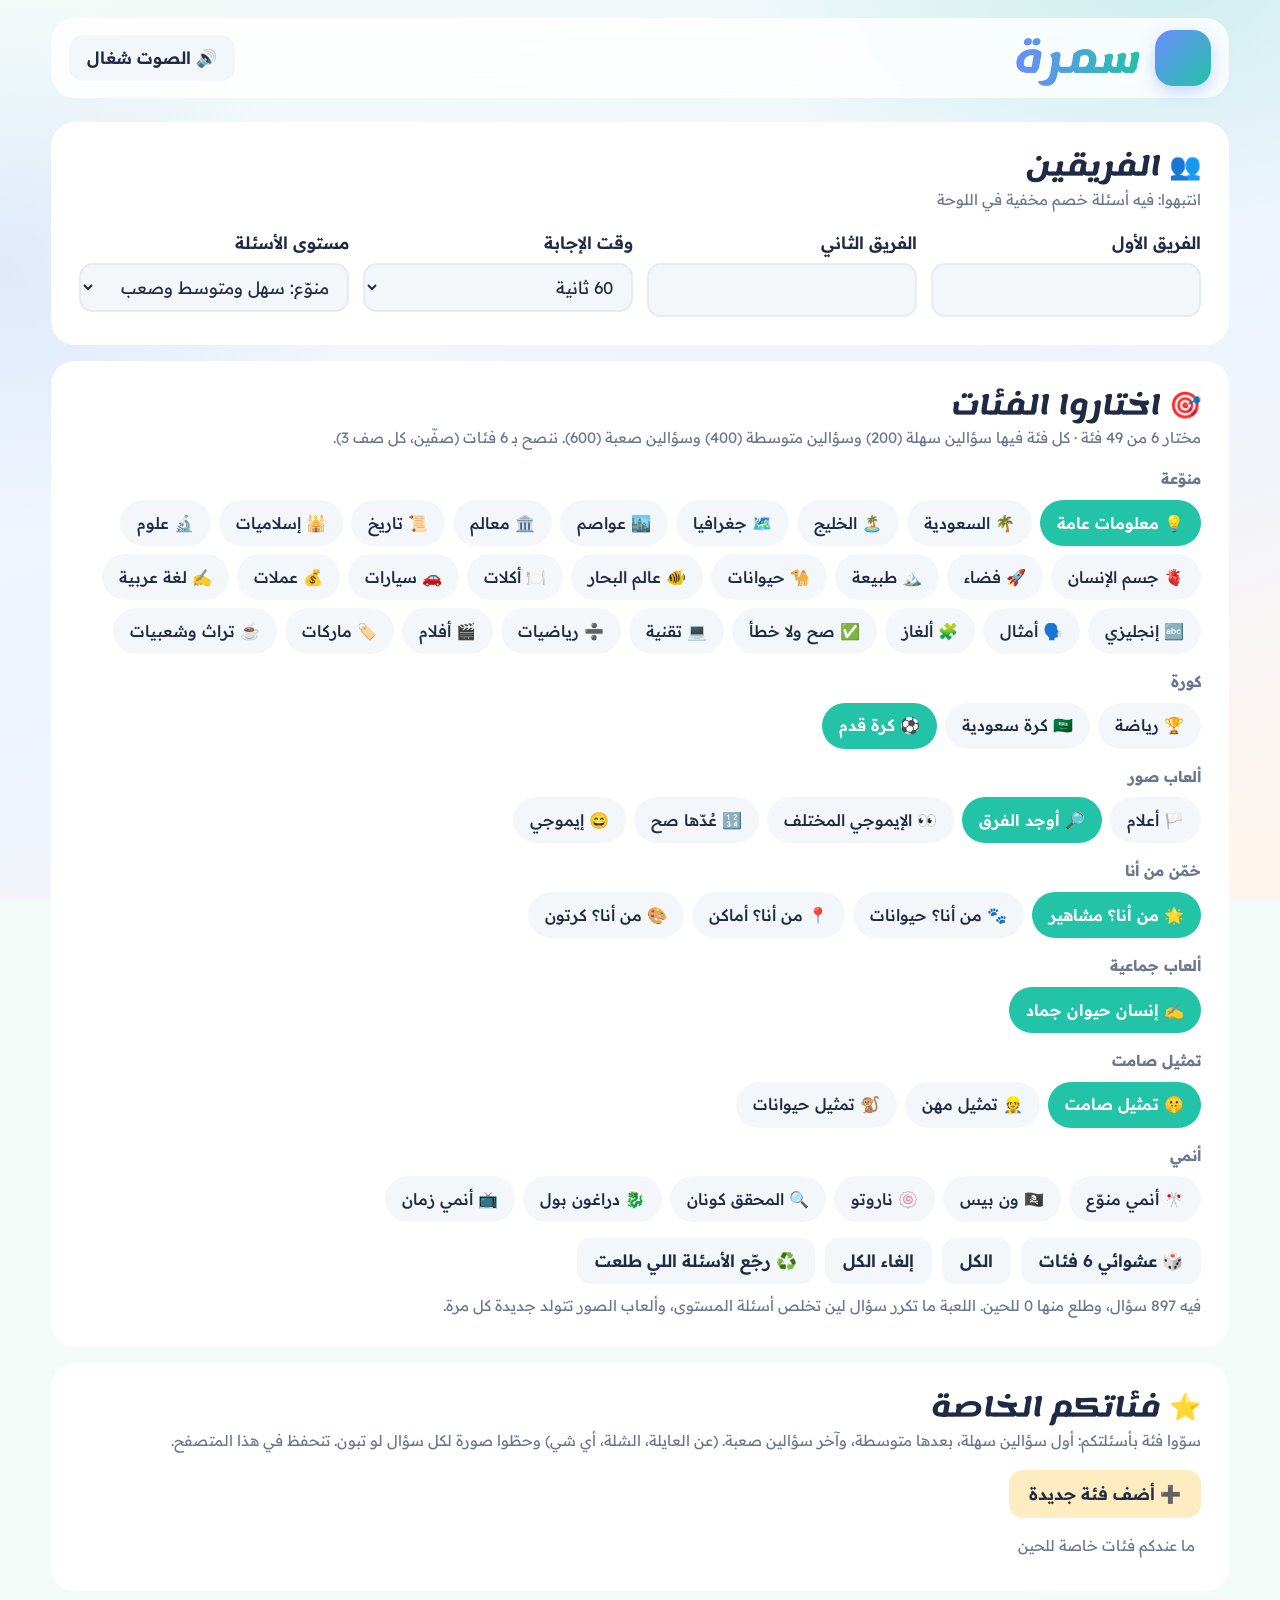
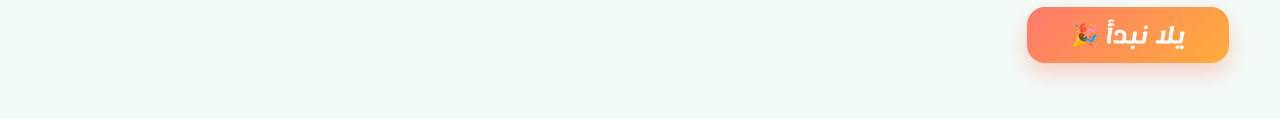
==== indexs.html @ bcd79b36 "Add files via upload" ====
<!DOCTYPE html>
<html lang="ar" dir="rtl">
<head>
<meta charset="utf-8">
<meta name="viewport" content="width=device-width, initial-scale=1">
<title>سمرة</title>
<link rel="preconnect" href="https://fonts.googleapis.com">
<link href="https://fonts.googleapis.com/css2?family=Lemonada:wght@500;600;700&family=Readex+Pro:wght@400;500;600;700&display=swap" rel="stylesheet">
<link rel="stylesheet" href="style.css">
<script src="questions.js"></script>
</head>
<body>
<header>
  <div class="top">
    <div class="logo"><span class="moon" aria-hidden="true"></span><div><h1>سمرة</h1><small></small></div></div>
    <div class="row"><button class="ghost" id="mute">🔊 الصوت شغال</button><button class="ghost hide" id="newBtn">لعبة جديدة</button></div>
  </div>
  
</header>

<main>
  <section id="setup">
    <div class="panel">
      <h2>👥 الفريقين</h2>
      <p class="hint">انتبهوا: فيه أسئلة خصم مخفية في اللوحة </p>
      <div class="grid3">
        <div><label for="tA">الفريق الأول</label><input type="text" id="tA" value="" maxlength="24"></div>
        <div><label for="tB">الفريق الثاني</label><input type="text" id="tB" value="" maxlength="24"></div>
        <div><label for="tm">وقت الإجابة</label>
          <select id="tm"><option value="30">30 ثانية</option><option value="45">45 ثانية</option><option value="60" selected>60 ثانية</option><option value="90">90 ثانية</option></select></div>
        <div><label for="lv">مستوى الأسئلة</label>
          <select id="lv"><option value="mix" selected>منوّع: سهل ومتوسط وصعب</option><option value="hard">للمحترفين: أغلبه صعب جداً</option><option value="easy">للصغار: أسئلة أسهل</option></select></div>
      </div>
    </div>
    <div class="panel">
      <h2>🎯 اختاروا الفئات</h2>
      <p class="hint" id="catHint"></p>
      <div id="chips"></div>
      <div class="row" style="margin-top:16px"><button class="soft" id="rnd">🎲 عشوائي 6 فئات</button><button class="soft" id="all">الكل</button><button class="soft" id="none">إلغاء الكل</button><button class="soft" id="resetSeen">♻️ رجّع الأسئلة اللي طلعت</button></div>
      <p class="note" id="seenNote" style="margin:10px 0 0"></p>
    </div>
    <div class="panel">
      <h2>⭐ فئاتكم الخاصة</h2>
      <p class="hint">سوّوا فئة بأسئلتكم: أول سؤالين سهلة، بعدها متوسطة، وآخر سؤالين صعبة.  (عن العايلة، الشلة، أي شي) وحطّوا صورة لكل سؤال لو تبون. تنحفظ في هذا المتصفح.</p>
      <details id="cfWrap"><summary>➕ أضف فئة جديدة</summary>
        <form class="cf" id="cf">
          <div class="grid3">
            <div><label for="cfn">اسم الفئة</label><input type="text" id="cfn" maxlength="24" placeholder="مثلاً: أسئلة العايلة"></div>
            <div><label for="cfe">إيموجي الفئة (اختياري)</label><input type="text" id="cfe" maxlength="4" placeholder="⭐"></div>
          </div>
          <div id="cfRows"></div>
          <div class="row"><button class="go" style="font-size:19px;padding:10px 28px" type="submit">احفظ الفئة</button><span class="note" id="cfErr"></span></div>
        </form>
      </details>
      <div class="mylist" id="mylist"></div>
    </div>
    <div class="row"><button class="go" id="start">يلا نبدأ 🎉</button><span class="note" id="err"></span></div>
  </section>

  <section id="game" class="hide">
    <div class="bar" id="bar"></div>
    <div class="board" id="board"></div>
    <div class="tools"><span id="left"></span><button class="soft" id="finish">🏁 إنهاء اللعبة وإعلان الفائز</button></div>
  </section>

  <section id="end" class="hide end"></section>
</main>

<div class="ov hide" id="ov" role="dialog" aria-modal="true" aria-labelledby="qt"><div class="qbox" id="qbox"></div></div>

<script>/*! QR Code Generator for JavaScript — Copyright (c) 2009 Kazuhiko Arase — MIT license */
var qrcode=function(){var t=function(t,r){var e=t,n=g[r],o=null,i=0,a=null,u=[],f={},c=function(t,r){o=function(t){for(var r=new Array(t),e=0;e<t;e+=1){r[e]=new Array(t);for(var n=0;n<t;n+=1)r[e][n]=null}return r}(i=4*e+17),l(0,0),l(i-7,0),l(0,i-7),s(),h(),d(t,r),e>=7&&v(t),null==a&&(a=p(e,n,u)),w(a,r)},l=function(t,r){for(var e=-1;e<=7;e+=1)if(!(t+e<=-1||i<=t+e))for(var n=-1;n<=7;n+=1)r+n<=-1||i<=r+n||(o[t+e][r+n]=0<=e&&e<=6&&(0==n||6==n)||0<=n&&n<=6&&(0==e||6==e)||2<=e&&e<=4&&2<=n&&n<=4)},h=function(){for(var t=8;t<i-8;t+=1)null==o[t][6]&&(o[t][6]=t%2==0);for(var r=8;r<i-8;r+=1)null==o[6][r]&&(o[6][r]=r%2==0)},s=function(){for(var t=B.getPatternPosition(e),r=0;r<t.length;r+=1)for(var n=0;n<t.length;n+=1){var i=t[r],a=t[n];if(null==o[i][a])for(var u=-2;u<=2;u+=1)for(var f=-2;f<=2;f+=1)o[i+u][a+f]=-2==u||2==u||-2==f||2==f||0==u&&0==f}},v=function(t){for(var r=B.getBCHTypeNumber(e),n=0;n<18;n+=1){var a=!t&&1==(r>>n&1);o[Math.floor(n/3)][n%3+i-8-3]=a}for(n=0;n<18;n+=1){a=!t&&1==(r>>n&1);o[n%3+i-8-3][Math.floor(n/3)]=a}},d=function(t,r){for(var e=n<<3|r,a=B.getBCHTypeInfo(e),u=0;u<15;u+=1){var f=!t&&1==(a>>u&1);u<6?o[u][8]=f:u<8?o[u+1][8]=f:o[i-15+u][8]=f}for(u=0;u<15;u+=1){f=!t&&1==(a>>u&1);u<8?o[8][i-u-1]=f:u<9?o[8][15-u-1+1]=f:o[8][15-u-1]=f}o[i-8][8]=!t},w=function(t,r){for(var e=-1,n=i-1,a=7,u=0,f=B.getMaskFunction(r),c=i-1;c>0;c-=2)for(6==c&&(c-=1);;){for(var g=0;g<2;g+=1)if(null==o[n][c-g]){var l=!1;u<t.length&&(l=1==(t[u]>>>a&1)),f(n,c-g)&&(l=!l),o[n][c-g]=l,-1==(a-=1)&&(u+=1,a=7)}if((n+=e)<0||i<=n){n-=e,e=-e;break}}},p=function(t,r,e){for(var n=A.getRSBlocks(t,r),o=b(),i=0;i<e.length;i+=1){var a=e[i];o.put(a.getMode(),4),o.put(a.getLength(),B.getLengthInBits(a.getMode(),t)),a.write(o)}var u=0;for(i=0;i<n.length;i+=1)u+=n[i].dataCount;if(o.getLengthInBits()>8*u)throw"code length overflow. ("+o.getLengthInBits()+">"+8*u+")";for(o.getLengthInBits()+4<=8*u&&o.put(0,4);o.getLengthInBits()%8!=0;)o.putBit(!1);for(;!(o.getLengthInBits()>=8*u||(o.put(236,8),o.getLengthInBits()>=8*u));)o.put(17,8);return function(t,r){for(var e=0,n=0,o=0,i=new Array(r.length),a=new Array(r.length),u=0;u<r.length;u+=1){var f=r[u].dataCount,c=r[u].totalCount-f;n=Math.max(n,f),o=Math.max(o,c),i[u]=new Array(f);for(var g=0;g<i[u].length;g+=1)i[u][g]=255&t.getBuffer()[g+e];e+=f;var l=B.getErrorCorrectPolynomial(c),h=k(i[u],l.getLength()-1).mod(l);for(a[u]=new Array(l.getLength()-1),g=0;g<a[u].length;g+=1){var s=g+h.getLength()-a[u].length;a[u][g]=s>=0?h.getAt(s):0}}var v=0;for(g=0;g<r.length;g+=1)v+=r[g].totalCount;var d=new Array(v),w=0;for(g=0;g<n;g+=1)for(u=0;u<r.length;u+=1)g<i[u].length&&(d[w]=i[u][g],w+=1);for(g=0;g<o;g+=1)for(u=0;u<r.length;u+=1)g<a[u].length&&(d[w]=a[u][g],w+=1);return d}(o,n)};f.addData=function(t,r){var e=null;switch(r=r||"Byte"){case"Numeric":e=M(t);break;case"Alphanumeric":e=x(t);break;case"Byte":e=m(t);break;case"Kanji":e=L(t);break;default:throw"mode:"+r}u.push(e),a=null},f.isDark=function(t,r){if(t<0||i<=t||r<0||i<=r)throw t+","+r;return o[t][r]},f.getModuleCount=function(){return i},f.make=function(){if(e<1){for(var t=1;t<40;t++){for(var r=A.getRSBlocks(t,n),o=b(),i=0;i<u.length;i++){var a=u[i];o.put(a.getMode(),4),o.put(a.getLength(),B.getLengthInBits(a.getMode(),t)),a.write(o)}var g=0;for(i=0;i<r.length;i++)g+=r[i].dataCount;if(o.getLengthInBits()<=8*g)break}e=t}c(!1,function(){for(var t=0,r=0,e=0;e<8;e+=1){c(!0,e);var n=B.getLostPoint(f);(0==e||t>n)&&(t=n,r=e)}return r}())},f.createTableTag=function(t,r){t=t||2;var e="";e+='<table style="',e+=" border-width: 0px; border-style: none;",e+=" border-collapse: collapse;",e+=" padding: 0px; margin: "+(r=void 0===r?4*t:r)+"px;",e+='">',e+="<tbody>";for(var n=0;n<f.getModuleCount();n+=1){e+="<tr>";for(var o=0;o<f.getModuleCount();o+=1)e+='<td style="',e+=" border-width: 0px; border-style: none;",e+=" border-collapse: collapse;",e+=" padding: 0px; margin: 0px;",e+=" width: "+t+"px;",e+=" height: "+t+"px;",e+=" background-color: ",e+=f.isDark(n,o)?"#000000":"#ffffff",e+=";",e+='"/>';e+="</tr>"}return e+="</tbody>",e+="</table>"},f.createSvgTag=function(t,r,e,n){var o={};"object"==typeof arguments[0]&&(t=(o=arguments[0]).cellSize,r=o.margin,e=o.alt,n=o.title),t=t||2,r=void 0===r?4*t:r,(e="string"==typeof e?{text:e}:e||{}).text=e.text||null,e.id=e.text?e.id||"qrcode-description":null,(n="string"==typeof n?{text:n}:n||{}).text=n.text||null,n.id=n.text?n.id||"qrcode-title":null;var i,a,u,c,g=f.getModuleCount()*t+2*r,l="";for(c="l"+t+",0 0,"+t+" -"+t+",0 0,-"+t+"z ",l+='<svg version="1.1" xmlns="http://www.w3.org/2000/svg"',l+=o.scalable?"":' width="'+g+'px" height="'+g+'px"',l+=' viewBox="0 0 '+g+" "+g+'" ',l+=' preserveAspectRatio="xMinYMin meet"',l+=n.text||e.text?' role="img" aria-labelledby="'+y([n.id,e.id].join(" ").trim())+'"':"",l+=">",l+=n.text?'<title id="'+y(n.id)+'">'+y(n.text)+"</title>":"",l+=e.text?'<description id="'+y(e.id)+'">'+y(e.text)+"</description>":"",l+='<rect width="100%" height="100%" fill="white" cx="0" cy="0"/>',l+='<path d="',a=0;a<f.getModuleCount();a+=1)for(u=a*t+r,i=0;i<f.getModuleCount();i+=1)f.isDark(a,i)&&(l+="M"+(i*t+r)+","+u+c);return l+='" stroke="transparent" fill="black"/>',l+="</svg>"},f.createDataURL=function(t,r){t=t||2,r=void 0===r?4*t:r;var e=f.getModuleCount()*t+2*r,n=r,o=e-r;return I(e,e,function(r,e){if(n<=r&&r<o&&n<=e&&e<o){var i=Math.floor((r-n)/t),a=Math.floor((e-n)/t);return f.isDark(a,i)?0:1}return 1})},f.createImgTag=function(t,r,e){t=t||2,r=void 0===r?4*t:r;var n=f.getModuleCount()*t+2*r,o="";return o+="<img",o+=' src="',o+=f.createDataURL(t,r),o+='"',o+=' width="',o+=n,o+='"',o+=' height="',o+=n,o+='"',e&&(o+=' alt="',o+=y(e),o+='"'),o+="/>"};var y=function(t){for(var r="",e=0;e<t.length;e+=1){var n=t.charAt(e);switch(n){case"<":r+="&lt;";break;case">":r+="&gt;";break;case"&":r+="&amp;";break;case'"':r+="&quot;";break;default:r+=n}}return r};return f.createASCII=function(t,r){if((t=t||1)<2)return function(t){t=void 0===t?2:t;var r,e,n,o,i,a=1*f.getModuleCount()+2*t,u=t,c=a-t,g={"██":"█","█ ":"▀"," █":"▄","  ":" "},l={"██":"▀","█ ":"▀"," █":" ","  ":" "},h="";for(r=0;r<a;r+=2){for(n=Math.floor((r-u)/1),o=Math.floor((r+1-u)/1),e=0;e<a;e+=1)i="█",u<=e&&e<c&&u<=r&&r<c&&f.isDark(n,Math.floor((e-u)/1))&&(i=" "),u<=e&&e<c&&u<=r+1&&r+1<c&&f.isDark(o,Math.floor((e-u)/1))?i+=" ":i+="█",h+=t<1&&r+1>=c?l[i]:g[i];h+="\n"}return a%2&&t>0?h.substring(0,h.length-a-1)+Array(a+1).join("▀"):h.substring(0,h.length-1)}(r);t-=1,r=void 0===r?2*t:r;var e,n,o,i,a=f.getModuleCount()*t+2*r,u=r,c=a-r,g=Array(t+1).join("██"),l=Array(t+1).join("  "),h="",s="";for(e=0;e<a;e+=1){for(o=Math.floor((e-u)/t),s="",n=0;n<a;n+=1)i=1,u<=n&&n<c&&u<=e&&e<c&&f.isDark(o,Math.floor((n-u)/t))&&(i=0),s+=i?g:l;for(o=0;o<t;o+=1)h+=s+"\n"}return h.substring(0,h.length-1)},f.renderTo2dContext=function(t,r){r=r||2;for(var e=f.getModuleCount(),n=0;n<e;n++)for(var o=0;o<e;o++)t.fillStyle=f.isDark(n,o)?"black":"white",t.fillRect(n*r,o*r,r,r)},f};t.stringToBytes=(t.stringToBytesFuncs={default:function(t){for(var r=[],e=0;e<t.length;e+=1){var n=t.charCodeAt(e);r.push(255&n)}return r}}).default,t.createStringToBytes=function(t,r){var e=function(){for(var e=S(t),n=function(){var t=e.read();if(-1==t)throw"eof";return t},o=0,i={};;){var a=e.read();if(-1==a)break;var u=n(),f=n()<<8|n();i[String.fromCharCode(a<<8|u)]=f,o+=1}if(o!=r)throw o+" != "+r;return i}(),n="?".charCodeAt(0);return function(t){for(var r=[],o=0;o<t.length;o+=1){var i=t.charCodeAt(o);if(i<128)r.push(i);else{var a=e[t.charAt(o)];"number"==typeof a?(255&a)==a?r.push(a):(r.push(a>>>8),r.push(255&a)):r.push(n)}}return r}};var r,e,n,o,i,a=1,u=2,f=4,c=8,g={L:1,M:0,Q:3,H:2},l=0,h=1,s=2,v=3,d=4,w=5,p=6,y=7,B=(r=[[],[6,18],[6,22],[6,26],[6,30],[6,34],[6,22,38],[6,24,42],[6,26,46],[6,28,50],[6,30,54],[6,32,58],[6,34,62],[6,26,46,66],[6,26,48,70],[6,26,50,74],[6,30,54,78],[6,30,56,82],[6,30,58,86],[6,34,62,90],[6,28,50,72,94],[6,26,50,74,98],[6,30,54,78,102],[6,28,54,80,106],[6,32,58,84,110],[6,30,58,86,114],[6,34,62,90,118],[6,26,50,74,98,122],[6,30,54,78,102,126],[6,26,52,78,104,130],[6,30,56,82,108,134],[6,34,60,86,112,138],[6,30,58,86,114,142],[6,34,62,90,118,146],[6,30,54,78,102,126,150],[6,24,50,76,102,128,154],[6,28,54,80,106,132,158],[6,32,58,84,110,136,162],[6,26,54,82,110,138,166],[6,30,58,86,114,142,170]],e=1335,n=7973,i=function(t){for(var r=0;0!=t;)r+=1,t>>>=1;return r},(o={}).getBCHTypeInfo=function(t){for(var r=t<<10;i(r)-i(e)>=0;)r^=e<<i(r)-i(e);return 21522^(t<<10|r)},o.getBCHTypeNumber=function(t){for(var r=t<<12;i(r)-i(n)>=0;)r^=n<<i(r)-i(n);return t<<12|r},o.getPatternPosition=function(t){return r[t-1]},o.getMaskFunction=function(t){switch(t){case l:return function(t,r){return(t+r)%2==0};case h:return function(t,r){return t%2==0};case s:return function(t,r){return r%3==0};case v:return function(t,r){return(t+r)%3==0};case d:return function(t,r){return(Math.floor(t/2)+Math.floor(r/3))%2==0};case w:return function(t,r){return t*r%2+t*r%3==0};case p:return function(t,r){return(t*r%2+t*r%3)%2==0};case y:return function(t,r){return(t*r%3+(t+r)%2)%2==0};default:throw"bad maskPattern:"+t}},o.getErrorCorrectPolynomial=function(t){for(var r=k([1],0),e=0;e<t;e+=1)r=r.multiply(k([1,C.gexp(e)],0));return r},o.getLengthInBits=function(t,r){if(1<=r&&r<10)switch(t){case a:return 10;case u:return 9;case f:case c:return 8;default:throw"mode:"+t}else if(r<27)switch(t){case a:return 12;case u:return 11;case f:return 16;case c:return 10;default:throw"mode:"+t}else{if(!(r<41))throw"type:"+r;switch(t){case a:return 14;case u:return 13;case f:return 16;case c:return 12;default:throw"mode:"+t}}},o.getLostPoint=function(t){for(var r=t.getModuleCount(),e=0,n=0;n<r;n+=1)for(var o=0;o<r;o+=1){for(var i=0,a=t.isDark(n,o),u=-1;u<=1;u+=1)if(!(n+u<0||r<=n+u))for(var f=-1;f<=1;f+=1)o+f<0||r<=o+f||0==u&&0==f||a==t.isDark(n+u,o+f)&&(i+=1);i>5&&(e+=3+i-5)}for(n=0;n<r-1;n+=1)for(o=0;o<r-1;o+=1){var c=0;t.isDark(n,o)&&(c+=1),t.isDark(n+1,o)&&(c+=1),t.isDark(n,o+1)&&(c+=1),t.isDark(n+1,o+1)&&(c+=1),0!=c&&4!=c||(e+=3)}for(n=0;n<r;n+=1)for(o=0;o<r-6;o+=1)t.isDark(n,o)&&!t.isDark(n,o+1)&&t.isDark(n,o+2)&&t.isDark(n,o+3)&&t.isDark(n,o+4)&&!t.isDark(n,o+5)&&t.isDark(n,o+6)&&(e+=40);for(o=0;o<r;o+=1)for(n=0;n<r-6;n+=1)t.isDark(n,o)&&!t.isDark(n+1,o)&&t.isDark(n+2,o)&&t.isDark(n+3,o)&&t.isDark(n+4,o)&&!t.isDark(n+5,o)&&t.isDark(n+6,o)&&(e+=40);var g=0;for(o=0;o<r;o+=1)for(n=0;n<r;n+=1)t.isDark(n,o)&&(g+=1);return e+=Math.abs(100*g/r/r-50)/5*10},o),C=function(){for(var t=new Array(256),r=new Array(256),e=0;e<8;e+=1)t[e]=1<<e;for(e=8;e<256;e+=1)t[e]=t[e-4]^t[e-5]^t[e-6]^t[e-8];for(e=0;e<255;e+=1)r[t[e]]=e;var n={glog:function(t){if(t<1)throw"glog("+t+")";return r[t]},gexp:function(r){for(;r<0;)r+=255;for(;r>=256;)r-=255;return t[r]}};return n}();function k(t,r){if(void 0===t.length)throw t.length+"/"+r;var e=function(){for(var e=0;e<t.length&&0==t[e];)e+=1;for(var n=new Array(t.length-e+r),o=0;o<t.length-e;o+=1)n[o]=t[o+e];return n}(),n={getAt:function(t){return e[t]},getLength:function(){return e.length},multiply:function(t){for(var r=new Array(n.getLength()+t.getLength()-1),e=0;e<n.getLength();e+=1)for(var o=0;o<t.getLength();o+=1)r[e+o]^=C.gexp(C.glog(n.getAt(e))+C.glog(t.getAt(o)));return k(r,0)},mod:function(t){if(n.getLength()-t.getLength()<0)return n;for(var r=C.glog(n.getAt(0))-C.glog(t.getAt(0)),e=new Array(n.getLength()),o=0;o<n.getLength();o+=1)e[o]=n.getAt(o);for(o=0;o<t.getLength();o+=1)e[o]^=C.gexp(C.glog(t.getAt(o))+r);return k(e,0).mod(t)}};return n}var A=function(){var t=[[1,26,19],[1,26,16],[1,26,13],[1,26,9],[1,44,34],[1,44,28],[1,44,22],[1,44,16],[1,70,55],[1,70,44],[2,35,17],[2,35,13],[1,100,80],[2,50,32],[2,50,24],[4,25,9],[1,134,108],[2,67,43],[2,33,15,2,34,16],[2,33,11,2,34,12],[2,86,68],[4,43,27],[4,43,19],[4,43,15],[2,98,78],[4,49,31],[2,32,14,4,33,15],[4,39,13,1,40,14],[2,121,97],[2,60,38,2,61,39],[4,40,18,2,41,19],[4,40,14,2,41,15],[2,146,116],[3,58,36,2,59,37],[4,36,16,4,37,17],[4,36,12,4,37,13],[2,86,68,2,87,69],[4,69,43,1,70,44],[6,43,19,2,44,20],[6,43,15,2,44,16],[4,101,81],[1,80,50,4,81,51],[4,50,22,4,51,23],[3,36,12,8,37,13],[2,116,92,2,117,93],[6,58,36,2,59,37],[4,46,20,6,47,21],[7,42,14,4,43,15],[4,133,107],[8,59,37,1,60,38],[8,44,20,4,45,21],[12,33,11,4,34,12],[3,145,115,1,146,116],[4,64,40,5,65,41],[11,36,16,5,37,17],[11,36,12,5,37,13],[5,109,87,1,110,88],[5,65,41,5,66,42],[5,54,24,7,55,25],[11,36,12,7,37,13],[5,122,98,1,123,99],[7,73,45,3,74,46],[15,43,19,2,44,20],[3,45,15,13,46,16],[1,135,107,5,136,108],[10,74,46,1,75,47],[1,50,22,15,51,23],[2,42,14,17,43,15],[5,150,120,1,151,121],[9,69,43,4,70,44],[17,50,22,1,51,23],[2,42,14,19,43,15],[3,141,113,4,142,114],[3,70,44,11,71,45],[17,47,21,4,48,22],[9,39,13,16,40,14],[3,135,107,5,136,108],[3,67,41,13,68,42],[15,54,24,5,55,25],[15,43,15,10,44,16],[4,144,116,4,145,117],[17,68,42],[17,50,22,6,51,23],[19,46,16,6,47,17],[2,139,111,7,140,112],[17,74,46],[7,54,24,16,55,25],[34,37,13],[4,151,121,5,152,122],[4,75,47,14,76,48],[11,54,24,14,55,25],[16,45,15,14,46,16],[6,147,117,4,148,118],[6,73,45,14,74,46],[11,54,24,16,55,25],[30,46,16,2,47,17],[8,132,106,4,133,107],[8,75,47,13,76,48],[7,54,24,22,55,25],[22,45,15,13,46,16],[10,142,114,2,143,115],[19,74,46,4,75,47],[28,50,22,6,51,23],[33,46,16,4,47,17],[8,152,122,4,153,123],[22,73,45,3,74,46],[8,53,23,26,54,24],[12,45,15,28,46,16],[3,147,117,10,148,118],[3,73,45,23,74,46],[4,54,24,31,55,25],[11,45,15,31,46,16],[7,146,116,7,147,117],[21,73,45,7,74,46],[1,53,23,37,54,24],[19,45,15,26,46,16],[5,145,115,10,146,116],[19,75,47,10,76,48],[15,54,24,25,55,25],[23,45,15,25,46,16],[13,145,115,3,146,116],[2,74,46,29,75,47],[42,54,24,1,55,25],[23,45,15,28,46,16],[17,145,115],[10,74,46,23,75,47],[10,54,24,35,55,25],[19,45,15,35,46,16],[17,145,115,1,146,116],[14,74,46,21,75,47],[29,54,24,19,55,25],[11,45,15,46,46,16],[13,145,115,6,146,116],[14,74,46,23,75,47],[44,54,24,7,55,25],[59,46,16,1,47,17],[12,151,121,7,152,122],[12,75,47,26,76,48],[39,54,24,14,55,25],[22,45,15,41,46,16],[6,151,121,14,152,122],[6,75,47,34,76,48],[46,54,24,10,55,25],[2,45,15,64,46,16],[17,152,122,4,153,123],[29,74,46,14,75,47],[49,54,24,10,55,25],[24,45,15,46,46,16],[4,152,122,18,153,123],[13,74,46,32,75,47],[48,54,24,14,55,25],[42,45,15,32,46,16],[20,147,117,4,148,118],[40,75,47,7,76,48],[43,54,24,22,55,25],[10,45,15,67,46,16],[19,148,118,6,149,119],[18,75,47,31,76,48],[34,54,24,34,55,25],[20,45,15,61,46,16]],r=function(t,r){var e={};return e.totalCount=t,e.dataCount=r,e},e={};return e.getRSBlocks=function(e,n){var o=function(r,e){switch(e){case g.L:return t[4*(r-1)+0];case g.M:return t[4*(r-1)+1];case g.Q:return t[4*(r-1)+2];case g.H:return t[4*(r-1)+3];default:return}}(e,n);if(void 0===o)throw"bad rs block @ typeNumber:"+e+"/errorCorrectionLevel:"+n;for(var i=o.length/3,a=[],u=0;u<i;u+=1)for(var f=o[3*u+0],c=o[3*u+1],l=o[3*u+2],h=0;h<f;h+=1)a.push(r(c,l));return a},e}(),b=function(){var t=[],r=0,e={getBuffer:function(){return t},getAt:function(r){var e=Math.floor(r/8);return 1==(t[e]>>>7-r%8&1)},put:function(t,r){for(var n=0;n<r;n+=1)e.putBit(1==(t>>>r-n-1&1))},getLengthInBits:function(){return r},putBit:function(e){var n=Math.floor(r/8);t.length<=n&&t.push(0),e&&(t[n]|=128>>>r%8),r+=1}};return e},M=function(t){var r=a,e=t,n={getMode:function(){return r},getLength:function(t){return e.length},write:function(t){for(var r=e,n=0;n+2<r.length;)t.put(o(r.substring(n,n+3)),10),n+=3;n<r.length&&(r.length-n==1?t.put(o(r.substring(n,n+1)),4):r.length-n==2&&t.put(o(r.substring(n,n+2)),7))}},o=function(t){for(var r=0,e=0;e<t.length;e+=1)r=10*r+i(t.charAt(e));return r},i=function(t){if("0"<=t&&t<="9")return t.charCodeAt(0)-"0".charCodeAt(0);throw"illegal char :"+t};return n},x=function(t){var r=u,e=t,n={getMode:function(){return r},getLength:function(t){return e.length},write:function(t){for(var r=e,n=0;n+1<r.length;)t.put(45*o(r.charAt(n))+o(r.charAt(n+1)),11),n+=2;n<r.length&&t.put(o(r.charAt(n)),6)}},o=function(t){if("0"<=t&&t<="9")return t.charCodeAt(0)-"0".charCodeAt(0);if("A"<=t&&t<="Z")return t.charCodeAt(0)-"A".charCodeAt(0)+10;switch(t){case" ":return 36;case"$":return 37;case"%":return 38;case"*":return 39;case"+":return 40;case"-":return 41;case".":return 42;case"/":return 43;case":":return 44;default:throw"illegal char :"+t}};return n},m=function(r){var e=f,n=t.stringToBytes(r),o={getMode:function(){return e},getLength:function(t){return n.length},write:function(t){for(var r=0;r<n.length;r+=1)t.put(n[r],8)}};return o},L=function(r){var e=c,n=t.stringToBytesFuncs.SJIS;if(!n)throw"sjis not supported.";!function(){var t=n("友");if(2!=t.length||38726!=(t[0]<<8|t[1]))throw"sjis not supported."}();var o=n(r),i={getMode:function(){return e},getLength:function(t){return~~(o.length/2)},write:function(t){for(var r=o,e=0;e+1<r.length;){var n=(255&r[e])<<8|255&r[e+1];if(33088<=n&&n<=40956)n-=33088;else{if(!(57408<=n&&n<=60351))throw"illegal char at "+(e+1)+"/"+n;n-=49472}n=192*(n>>>8&255)+(255&n),t.put(n,13),e+=2}if(e<r.length)throw"illegal char at "+(e+1)}};return i},D=function(){var t=[],r={writeByte:function(r){t.push(255&r)},writeShort:function(t){r.writeByte(t),r.writeByte(t>>>8)},writeBytes:function(t,e,n){e=e||0,n=n||t.length;for(var o=0;o<n;o+=1)r.writeByte(t[o+e])},writeString:function(t){for(var e=0;e<t.length;e+=1)r.writeByte(t.charCodeAt(e))},toByteArray:function(){return t},toString:function(){var r="";r+="[";for(var e=0;e<t.length;e+=1)e>0&&(r+=","),r+=t[e];return r+="]"}};return r},S=function(t){var r=t,e=0,n=0,o=0,i={read:function(){for(;o<8;){if(e>=r.length){if(0==o)return-1;throw"unexpected end of file./"+o}var t=r.charAt(e);if(e+=1,"="==t)return o=0,-1;t.match(/^\s$/)||(n=n<<6|a(t.charCodeAt(0)),o+=6)}var i=n>>>o-8&255;return o-=8,i}},a=function(t){if(65<=t&&t<=90)return t-65;if(97<=t&&t<=122)return t-97+26;if(48<=t&&t<=57)return t-48+52;if(43==t)return 62;if(47==t)return 63;throw"c:"+t};return i},I=function(t,r,e){for(var n=function(t,r){var e=t,n=r,o=new Array(t*r),i={setPixel:function(t,r,n){o[r*e+t]=n},write:function(t){t.writeString("GIF87a"),t.writeShort(e),t.writeShort(n),t.writeByte(128),t.writeByte(0),t.writeByte(0),t.writeByte(0),t.writeByte(0),t.writeByte(0),t.writeByte(255),t.writeByte(255),t.writeByte(255),t.writeString(","),t.writeShort(0),t.writeShort(0),t.writeShort(e),t.writeShort(n),t.writeByte(0);var r=a(2);t.writeByte(2);for(var o=0;r.length-o>255;)t.writeByte(255),t.writeBytes(r,o,255),o+=255;t.writeByte(r.length-o),t.writeBytes(r,o,r.length-o),t.writeByte(0),t.writeString(";")}},a=function(t){for(var r=1<<t,e=1+(1<<t),n=t+1,i=u(),a=0;a<r;a+=1)i.add(String.fromCharCode(a));i.add(String.fromCharCode(r)),i.add(String.fromCharCode(e));var f,c,g,l=D(),h=(f=l,c=0,g=0,{write:function(t,r){if(t>>>r!=0)throw"length over";for(;c+r>=8;)f.writeByte(255&(t<<c|g)),r-=8-c,t>>>=8-c,g=0,c=0;g|=t<<c,c+=r},flush:function(){c>0&&f.writeByte(g)}});h.write(r,n);var s=0,v=String.fromCharCode(o[s]);for(s+=1;s<o.length;){var d=String.fromCharCode(o[s]);s+=1,i.contains(v+d)?v+=d:(h.write(i.indexOf(v),n),i.size()<4095&&(i.size()==1<<n&&(n+=1),i.add(v+d)),v=d)}return h.write(i.indexOf(v),n),h.write(e,n),h.flush(),l.toByteArray()},u=function(){var t={},r=0,e={add:function(n){if(e.contains(n))throw"dup key:"+n;t[n]=r,r+=1},size:function(){return r},indexOf:function(r){return t[r]},contains:function(r){return void 0!==t[r]}};return e};return i}(t,r),o=0;o<r;o+=1)for(var i=0;i<t;i+=1)n.setPixel(i,o,e(i,o));var a=D();n.write(a);for(var u=function(){var t=0,r=0,e=0,n="",o={},i=function(t){n+=String.fromCharCode(a(63&t))},a=function(t){if(t<0);else{if(t<26)return 65+t;if(t<52)return t-26+97;if(t<62)return t-52+48;if(62==t)return 43;if(63==t)return 47}throw"n:"+t};return o.writeByte=function(n){for(t=t<<8|255&n,r+=8,e+=1;r>=6;)i(t>>>r-6),r-=6},o.flush=function(){if(r>0&&(i(t<<6-r),t=0,r=0),e%3!=0)for(var o=3-e%3,a=0;a<o;a+=1)n+="="},o.toString=function(){return n},o}(),f=a.toByteArray(),c=0;c<f.length;c+=1)u.writeByte(f[c]);return u.flush(),"data:image/gif;base64,"+u};return t}();qrcode.stringToBytesFuncs["UTF-8"]=function(t){return function(t){for(var r=[],e=0;e<t.length;e++){var n=t.charCodeAt(e);n<128?r.push(n):n<2048?r.push(192|n>>6,128|63&n):n<55296||n>=57344?r.push(224|n>>12,128|n>>6&63,128|63&n):(e++,n=65536+((1023&n)<<10|1023&t.charCodeAt(e)),r.push(240|n>>18,128|n>>12&63,128|n>>6&63,128|63&n))}return r}(t)},function(t){"function"==typeof define&&define.amd?define([],t):"object"==typeof exports&&(module.exports=t())}(function(){return qrcode});</script>
<script>
{
const P=[200,200,400,400,600,600];
const LVN=['سهل','متوسط','صعب'];
const HERE=location.protocol.startsWith('http')?location.origin+location.pathname:'';
const enc=s=>btoa(unescape(encodeURIComponent(s))).replace(/\+/g,'-').replace(/\//g,'_').replace(/=+$/,'');
const dec=s=>decodeURIComponent(escape(atob(s.replace(/-/g,'+').replace(/_/g,'/'))));
function qrBox(kind,text,label){
  if(!HERE||typeof qrcode==='undefined')return `<div class="qrbox"><div class="note">📱 الباركود يشتغل لما تفتحون اللعبة من الرابط (مو من ملف على الجهاز)</div></div>`;
  const q=qrcode(0,'M');q.addData(HERE+'#s='+enc(JSON.stringify({k:kind,w:text})));q.make();
  return `<div class="qrbox">${q.createSvgTag({cellSize:4,margin:2,scalable:true})}<div><b>📱 ${label}</b><div class="note">صوّروه بكاميرا جوال ثاني، والسر يطلع له بس</div></div></div>`}
/* صفحة السر اللي تفتح من الباركود */
if(location.hash.startsWith('#s=')){document.body.classList.add('secret-mode');let d={};try{d=JSON.parse(dec(location.hash.slice(3)))}catch(e){}
  const sv=document.createElement('div');sv.className='sv';
  sv.innerHTML=`<div class="svcard"><div class="svtag">${d.k==='act'?'🤫 مثّل هذا بدون كلام':'🤫 الجواب (لا توريه أحد)'}</div><button id="svbtn" class="show">👀 اضغط عشان تشوف</button><div id="svw" class="svw hide"></div><div class="note">سمرة 🌙</div></div>`;
  document.body.appendChild(sv);sv.querySelector('#svw').textContent=d.w||'الباركود ما انقرأ صح';
  sv.querySelector('#svbtn').onclick=e=>{const w=sv.querySelector('#svw');w.classList.toggle('hide');e.target.textContent=w.classList.contains('hide')?'👀 اضغط عشان تشوف':'🙈 خبّه'}}
const LVMAP={mix:[0,0,1,1,2,2],easy:[0,0,0,0,1,1],hard:[1,1,2,2,2,2]};
const COLORS=['--c1','--c2','--c3','--c4','--c5','--c6'];
const GROUPS=['منوّعة','كورة','ألعاب صور','خمّن من أنا','ألعاب جماعية','تمثيل صامت','أنمي','فئاتكم'];
const FIELDS=['إنسان','حيوان','نبات','جماد','بلاد'],FN=[[0,1,3],[0,1,2,3],[0,1,2,3,4]];
const AIDS={dbl:'دبل ×2',steal:'🦹 سرقة',block:'🚫 منع',call:'📞 صديق 60ث',search:'🔎 بحث 50ث',two:'جوابين'};
const AIDTIME={call:60,search:50};
const $=id=>document.getElementById(id);
const esc=s=>String(s??'').replace(/[&<>"']/g,c=>({'&':'&amp;','<':'&lt;','>':'&gt;','"':'&quot;',"'":'&#39;'}[c]));
const ls={get(k,d){try{const v=localStorage.getItem(k);return v==null?d:JSON.parse(v)}catch(e){return d}},set(k,v){try{localStorage.setItem(k,JSON.stringify(v));return true}catch(e){return false}},del(k){try{localStorage.removeItem(k)}catch(e){}}};

/* ===== الأصوات (يولّدها المتصفح، ما تحتاج ملفات) ===== */
let AC=null,muted=ls.get('samra-mute',false);
function tone(list){if(muted)return;try{AC=AC||new(window.AudioContext||window.webkitAudioContext)();if(AC.state==='suspended')AC.resume();
  for(const [f,t,d,type='sine',v=.2] of list){const o=AC.createOscillator(),g=AC.createGain(),s=AC.currentTime+t;
    o.type=type;o.frequency.value=f;g.gain.setValueAtTime(0,s);g.gain.linearRampToValueAtTime(v,s+.015);g.gain.exponentialRampToValueAtTime(.001,s+d);
    o.connect(g);g.connect(AC.destination);o.start(s);o.stop(s+d+.05)}}catch(e){}}
const SND={
  pick:[[660,0,.12,'triangle'],[990,.06,.12,'triangle']],
  tick:[[1250,0,.05,'square',.05]],
  steal:[[880,0,.14,'square',.1],[660,.16,.22,'square',.1]],
  out:[[420,0,.25,'sawtooth',.13],[320,.25,.25,'sawtooth',.13],[220,.5,.55,'sawtooth',.13]],
  reveal:[[523,0,.15],[659,.1,.15],[784,.2,.35]],
  ok:[[523,0,.15,'triangle',.25],[659,.12,.15,'triangle',.25],[784,.24,.15,'triangle',.25],[1047,.36,.5,'triangle',.25]],
  no:[[170,0,.55,'sawtooth',.14],[130,.12,.55,'sawtooth',.14]],
  miss:[[220,0,.18,'square',.08]],
  trap:[[300,0,.2,'square',.15],[200,.22,.2,'square',.15],[300,.44,.2,'square',.15],[150,.66,.5,'sawtooth',.15]],
  aid:[[740,0,.1],[988,.08,.25]],
  win:[[523,0,.18,'triangle',.25],[523,.2,.18,'triangle',.25],[523,.4,.18,'triangle',.25],[659,.6,.5,'triangle',.25],[587,1.1,.2,'triangle',.25],[659,1.3,.2,'triangle',.25],[784,1.5,.9,'triangle',.25]]
};
const play=k=>tone(SND[k]);
function muteUI(){$('mute').textContent=muted?'🔇 الصوت طافي':'🔊 الصوت شغال'}
$('mute').onclick=()=>{muted=!muted;ls.set('samra-mute',muted);muteUI();play('pick')};
muteUI();

/* ===== قصاصات الاحتفال ===== */
function confetti(n=90){
  if(matchMedia('(prefers-reduced-motion: reduce)').matches)return;
  const cs=['#ff5a5f','#ffc93c','#12b5a6','#7b5cff','#ff5fae','#2f9bff','#ff9f1c'];
  for(let i=0;i<n;i++){const d=document.createElement('i');d.className='confetti';
    d.style.left=Math.random()*100+'vw';d.style.background=cs[i%cs.length];
    d.style.setProperty('--x',(Math.random()*200-100)+'px');d.style.setProperty('--r',(Math.random()*900-450)+'deg');
    d.style.setProperty('--d',(1.8+Math.random()*1.6)+'s');d.style.animationDelay=Math.random()*.4+'s';
    document.body.appendChild(d);setTimeout(()=>d.remove(),4200)}
}

/* ===== ألعاب الصور (تتولد تلقائياً، ما تتكرر) ===== */
const rng=seed=>()=>{seed|=0;seed=seed+0x6D2B79F5|0;let t=Math.imul(seed^seed>>>15,1|seed);t=t+Math.imul(t^t>>>7,61|t)^t;return((t^t>>>14)>>>0)/4294967296};
const pickR=(r,a)=>a[Math.floor(r()*a.length)];
const shuffleR=(r,a)=>{a=a.slice();for(let i=a.length-1;i>0;i--){const j=Math.floor(r()*(i+1));[a[i],a[j]]=[a[j],a[i]]}return a};
const W=320,H=230;
function place(r,n,sz){const pts=[];let k=0;while(pts.length<n&&k<8000){k++;const s=sz[0]+r()*(sz[1]-sz[0]),x=s/2+4+r()*(W-s-8),y=s/2+4+r()*(H-s-8);
  if(pts.every(p=>Math.hypot(p.x-x,p.y-y)>(p.s+s)/2+2))pts.push({x,y,s})}return pts}
const emo=o=>o.hide?'':`<text x="${o.x.toFixed(1)}" y="${o.y.toFixed(1)}" font-size="${(o.s*(o.k||1)).toFixed(1)}" text-anchor="middle" dominant-baseline="central"${o.rot?` transform="rotate(${o.rot.toFixed(0)} ${o.x.toFixed(1)} ${o.y.toFixed(1)})"`:''}>${o.e}</text>`;
const SCENES=[
  {bg:'#bfe9ff',gr:'#8fd16a',e:['🌳','🌸','🐶','🐱','🎈','🏠','☀️','☁️','🚗','🦋','🍎','⚽','🐦','🌻','🚲','🍄','🐰','🌷']},
  {bg:'#7fd3f0',gr:'#f4d99b',e:['🐠','🐟','🐙','🦀','🐚','⭐','🐳','🦑','🐡','⚓','🐢','🦈','🪼','🐬']},
  {bg:'#ffe7c2',gr:'#f6c98a',e:['🍎','🍌','🍇','🍕','🍩','🧁','☕','🍪','🥕','🍉','🥚','🧀','🍔','🍓','🥐','🍋']},
  {bg:'#2b2253',gr:'#3d3170',e:['🚀','🌙','⭐','🪐','👽','🛸','☄️','🌍','🛰️','✨','👨‍🚀','🌟']},
  {bg:'#fff3d6',gr:'#f2d28c',e:['🐪','🌴','⛺','🦂','🌵','☀️','🦅','🏜️','🐫','🦎','🪨','🐐']}
];
function genDiff(seed,lvl){
  const r=rng(seed),sc=pickR(r,SCENES),c=[{n:12,sz:[32,44],d:4},{n:18,sz:[26,34],d:6},{n:26,sz:[20,27],d:8}][lvl];
  const pts=place(r,c.n+c.d,c.sz),objs=pts.slice(0,c.n).map(p=>({...p,e:pickR(r,sc.e)})),spare=pts.slice(c.n),right=objs.map(o=>({...o}));
  const types=lvl?['gone','swap','add','size']:['gone','swap','add'],diffs=[];
  for(const i of shuffleR(r,objs.map((_,i)=>i)).slice(0,c.d)){
    let t=pickR(r,types),o=right[i];
    if(t==='add'&&spare.length){const p=spare.pop(),n={...p,e:pickR(r,sc.e)};right.push(n);diffs.push({x:p.x,y:p.y,r:p.s*.65+10});continue}
    if(t==='add')t='swap';
    if(t==='gone')o.hide=true;
    else if(t==='size')o.k=r()<.5?1.55:.55;
    else{let e;do{e=pickR(r,sc.e)}while(e===o.e);o.e=e}
    diffs.push({x:o.x,y:o.y,r:o.s*.65+10});
  }
  const svg=(list,side)=>`<svg class="pic" data-side="${side}" viewBox="0 0 ${W} ${H}"><rect width="${W}" height="${H}" fill="${sc.bg}"/><rect y="${H*.72}" width="${W}" height="${H*.28}" fill="${sc.gr}"/>${list.map(emo).join('')}<g class="marks"></g></svg>`;
  return {type:'diff',n:c.d,diffs,L:svg(objs,'L'),R:svg(right,'R')};
}
const ODD=[
  [['🐶','🐱'],['🍎','🍌'],['⚽','🏀'],['🌞','🌙'],['🚗','🚌'],['🐸','🐢'],['🍓','🍇'],['🐟','🐦']],
  [['🍎','🍅'],['😀','😃'],['🐻','🐨'],['🐝','🪰'],['🍊','🍑'],['🚗','🚙'],['🐯','🦁'],['🌸','🌺']],
  [['😀','😄'],['🕐','🕑'],['🙂','🙃'],['😐','😑'],['🔷','🔹'],['🍏','🍐'],['🌑','🌚'],['😊','☺️'],['🐁','🐀']]
];
function genOdd(seed,lvl){const r=rng(seed),pr=shuffleR(r,pickR(r,ODD[lvl])),n=[6,8,10][lvl];return {type:'odd',n,a:pr[0],b:pr[1],idx:Math.floor(r()*n*n)}}
const COUNT=[
  [['⭐','🐟','🌸'],['🍎','🍌','🚗'],['🐶','🐱','🐭'],['🎈','⚽','📚'],['🐥','🌵','🍩']],
  [['🍎','🍅','🍒'],['🐝','🦋','🐞'],['🚗','🚕','🚙'],['🐟','🐠','🐡'],['🌸','🌺','🌷']],
  [['🍎','🍅','🍓','🍒'],['⭐','🌟','✨'],['😀','😃','😄'],['🔴','🟠','🟤'],['🐁','🐀','🐹']]
];
function genCount(seed,lvl){
  const r=rng(seed),set=pickR(r,COUNT[lvl]),c=[{t:[7,11],o:[10,14],sz:[26,34]},{t:[11,16],o:[16,22],sz:[21,28]},{t:[15,22],o:[24,32],sz:[17,23]}][lvl];
  const nt=c.t[0]+Math.floor(r()*(c.t[1]-c.t[0]+1)),no=c.o[0]+Math.floor(r()*(c.o[1]-c.o[0]+1));
  const pts=shuffleR(r,place(r,nt+no,c.sz)),objs=pts.map((p,i)=>({...p,e:i<nt?set[0]:pickR(r,set.slice(1)),rot:r()*50-25,tg:i<nt}));
  const count=objs.filter(o=>o.tg).length;
  return {type:'count',target:set[0],count,objs,svg:`<svg class="pic" viewBox="0 0 ${W} ${H}" style="cursor:default"><rect width="${W}" height="${H}" fill="#fff8ec"/>${objs.map(emo).join('')}<g class="marks"></g></svg>`};
}
const GEN={diff:genDiff,odd:genOdd,count:genCount};

/* ===== الفئات ===== */
let MINE=ls.get('samra-custom',[]),imgs=Array(6).fill(''),SEEN=ls.get('samra-seen',{});
const allCats=()=>CATS.map(c=>({g:'منوّعة',...c})).concat(MINE.map(c=>({...c,g:'فئاتكم',mine:true,L:[c.q.slice(0,2),c.q.slice(2,4),c.q.slice(4,6)]})));
let sel=new Set(['معلومات عامة','كرة قدم','أوجد الفرق','من أنا؟ مشاهير','إنسان حيوان جماد','تمثيل صامت']);
function poolSize(){return CATS.reduce((s,c)=>s+(c.L?c.L.flat().length:0),0)}
function seenUI(){const n=Object.values(SEEN).reduce((s,a)=>s+a.length,0);
  $('seenNote').textContent=`فيه ${poolSize()} سؤال، وطلع منها ${n} للحين. اللعبة ما تكرر سؤال لين تخلص أسئلة المستوى، وألعاب الصور تتولد جديدة كل مرة.`}
$('resetSeen').onclick=()=>{SEEN={};ls.set('samra-seen',SEEN);seenUI();play('pick')};

$('cfRows').innerHTML=P.map((p,i)=>`<div class="qrow"><b>${p}</b>
  <input type="text" id="cq${i}" placeholder="السؤال (${LVN[Math.floor(i/2)]})" aria-label="السؤال ${i+1}">
  <input type="text" id="ca${i}" placeholder="الجواب" aria-label="الجواب ${i+1}">
  <div class="imgpick"><input type="url" id="cu${i}" placeholder="رابط صورة (اختياري)" aria-label="رابط صورة ${i+1}">
  <label class="up" for="cfile${i}" id="cul${i}">📷 من الجهاز</label><input type="file" accept="image/*" id="cfile${i}" data-i="${i}"></div></div>`).join('');
$('cfRows').addEventListener('change',e=>{
  const f=e.target.files&&e.target.files[0];if(!f)return;const i=+e.target.dataset.i;
  const rd=new FileReader();rd.onload=()=>{const im=new Image();im.onload=()=>{
    const k=Math.min(1,800/Math.max(im.width,im.height)),c=document.createElement('canvas');
    c.width=Math.round(im.width*k);c.height=Math.round(im.height*k);c.getContext('2d').drawImage(im,0,0,c.width,c.height);
    imgs[i]=c.toDataURL('image/jpeg',.8);const l=$('cul'+i);l.textContent='✔ تمت';l.classList.add('has')};im.src=rd.result};rd.readAsDataURL(f);
});
$('cf').addEventListener('submit',e=>{
  e.preventDefault();
  const n=$('cfn').value.trim();if(!n){$('cfErr').textContent='اكتبوا اسم الفئة';return}
  if(allCats().some(c=>c.n===n)){$('cfErr').textContent='فيه فئة بنفس الاسم';return}
  const q=[];for(let i=0;i<6;i++){const a=$('cq'+i).value.trim(),b=$('ca'+i).value.trim();
    if(!a||!b){$('cfErr').textContent=`ناقص سؤال أو جواب في سطر ${P[i]} رقم ${i+1}`;return}
    const im=imgs[i]||$('cu'+i).value.trim();q.push(im?[a,b,{src:im}]:[a,b])}
  const next=MINE.concat([{n,e:$('cfe').value.trim()||'⭐',q}]);
  if(!ls.set('samra-custom',next)){$('cfErr').textContent='الصور كبيرة على ذاكرة المتصفح، جرّبوا روابط أو صور أقل';return}
  MINE=next;sel.add(n);$('cf').reset();imgs=Array(6).fill('');
  for(let i=0;i<6;i++){const l=$('cul'+i);l.textContent='📷 من الجهاز';l.classList.remove('has')}
  $('cfErr').textContent='انحفظت ✔';$('cfWrap').open=false;chips();play('ok');
});
$('mylist').addEventListener('click',e=>{const b=e.target.closest('[data-del]');if(!b)return;
  if(b.dataset.armed!=='1'){b.dataset.armed='1';b.textContent='متأكد؟';return}
  const n=b.dataset.del;MINE=MINE.filter(c=>c.n!==n);sel.delete(n);ls.set('samra-custom',MINE);chips()});

function chips(){
  const all=allCats();
  $('chips').innerHTML=GROUPS.map(g=>{const cs=all.filter(c=>c.g===g);if(!cs.length)return'';
    return `<div class="group">${g}</div><div class="chips">${cs.map(c=>`<button class="chip ${c.mine?'mine':''}" data-n="${esc(c.n)}" aria-pressed="${sel.has(c.n)}">${esc(c.e||'')} ${esc(c.n)}</button>`).join('')}</div>`}).join('');
  $('catHint').textContent=`مختار ${all.filter(c=>sel.has(c.n)).length} من ${all.length} فئة · كل فئة فيها سؤالين سهلة (200) وسؤالين متوسطة (400) وسؤالين صعبة (600). ننصح بـ 6 فئات (صفّين، كل صف 3).`;
  $('mylist').innerHTML=MINE.length?MINE.map(c=>`<span>${esc(c.e)} ${esc(c.n)} <button data-del="${esc(c.n)}">حذف</button></span>`).join(''):'<span class="note" style="border:0;background:none">ما عندكم فئات خاصة للحين</span>';
  seenUI();
}
$('chips').addEventListener('click',e=>{const b=e.target.closest('.chip');if(!b)return;const n=b.dataset.n;sel.has(n)?sel.delete(n):sel.add(n);chips();play('pick')});
$('rnd').onclick=()=>{const a=allCats().map(c=>c.n).sort(()=>Math.random()-.5);sel=new Set(a.slice(0,6));chips();play('pick')};
$('all').onclick=()=>{sel=new Set(allCats().map(c=>c.n));chips()};
$('none').onclick=()=>{sel.clear();chips()};

/* ===== سحب الأسئلة بدون تكرار ===== */
function draw(cat,lvl,n,pk){
  const kid=pk==='k',pool=(kid?cat.K:cat.L[pk])||[],key=cat.n+'|'+pk;if(!pool.length)return[];
  let seen=SEEN[key]||[],free=pool.map((_,i)=>i).filter(i=>!seen.includes(i));
  if(free.length<n){SEEN[key]=seen=[];free=pool.map((_,i)=>i)}
  free.sort(()=>Math.random()-.5);
  const out=[];for(let j=0;j<n;j++)out.push(free[j%free.length]);
  return out.map(i=>{const x=pool[i],base={lvl,key,i};
    if(cat.type==='act'||cat.type==='letter')return{...base,q:x,a:x};
    if(cat.type==='who')return{...base,clues:x[0].split('|'),a:x[1]};
    return{...base,q:x[0],a:x[1],img:x[2]||null}});
}
function build(cat,mode){
  const lv=LVMAP[mode]||LVMAP.mix;
  if(cat.gen)return lv.map(l=>({lvl:l,gen:cat.gen,seed:Math.floor(Math.random()*2**31)}));
  const need=[0,0,0];lv.forEach(l=>need[l]++);
  const pk=mode==='easy'&&cat.K?['k',0,1]:[0,1,2];
  const got=[0,1,2].map(l=>need[l]?draw(cat,l,need[l],pk[l]):[]);
  return lv.map(l=>got[l].shift());
}

/* ===== اللعبة ===== */
let S=null,Q=null,tick=null,editing=-1;
const save=()=>ls.set('samra-state',S);
$('start').onclick=()=>{
  const chosen=allCats().filter(c=>sel.has(c.n));
  if(chosen.length<2){$('err').textContent='اختاروا فئتين على الأقل';return}
  const mode=$('lv').value;
  const cats=chosen.map(c=>({n:c.n,e:c.e,type:c.type||'',items:build(c,mode)}));
  const nm=(id,d)=>$(id).value.trim()||d;
  const slots=[];cats.forEach((c,ci)=>{if(c.type!=='letter')c.items.forEach((it,qi)=>{if(it)slots.push(ci+'-'+qi)})});
  slots.sort(()=>Math.random()-.5);
  const traps=slots.slice(0,Math.max(2,Math.round(slots.length/12)));
  S={teams:[{name:nm('tA','الفريق الأول'),score:0,used:{},dbl:false},{name:nm('tB','الفريق الثاني'),score:0,used:{},dbl:false}],
     cats,done:{},turn:0,time:+$('tm').value,traps,view:'game'};
  ls.set('samra-seen',SEEN);$('err').textContent='';save();play('reveal');confetti(50);show();
};
function show(){
  const v=S?S.view:'setup';
  $('setup').classList.toggle('hide',v!=='setup');$('game').classList.toggle('hide',v!=='game');$('end').classList.toggle('hide',v!=='end');
  $('newBtn').classList.toggle('hide',v==='setup');
  if(v==='setup')chips();else if(v==='game')renderGame();else renderEnd();
}
function teamCard(t,i){
  const on=S.turn===i;
  const name=editing===i?`<input type="text" id="renIn" value="${esc(t.name)}" maxlength="24" aria-label="اسم الفريق">`
    :`<button class="ren" data-ren="${i}" title="اضغط لتغيير الاسم">${esc(t.name)} <small>✏️</small></button>`;
  return `<div class="team ${on?'on':''}" style="--tc:var(--${i?'b':'a'})">
    <div class="nm">${name}${on?'<span class="badge">دوركم</span>':''}</div>
    <div class="sc">${t.score}</div>
    <div class="adj"><button data-adj="${i}" data-d="100" aria-label="زيادة 100">+100</button><button data-adj="${i}" data-d="-100" aria-label="خصم 100">−100</button></div>
    <div class="aids">${Object.keys(AIDS).map(k=>{
      const gone=t.used[k],act=k==='dbl'&&t.dbl,dis=gone||k!=='dbl'||!on;
      return `<button class="aid ${gone?'gone':''} ${act?'act':''}" data-aid="${k}" data-t="${i}" ${dis&&!act?'disabled':''} title="${k==='dbl'?'فعّلوه قبل اختيار السؤال أو داخله':k==='steal'||k==='block'?'يستخدمه الفريق الثاني داخل السؤال':'يُستخدم داخل السؤال'}">${AIDS[k]}</button>`}).join('')}</div>
  </div>`;
}
function renderGame(){
  $('bar').innerHTML=teamCard(S.teams[0],0)+`<div class="turn">الدور على<b>${esc(S.teams[S.turn].name)}</b>اختاروا سؤال 👇</div>`+teamCard(S.teams[1],1);
  $('board').innerHTML=S.cats.map((c,ci)=>`<div class="cat"><h3><i>${esc(c.e||'')}</i>${esc(c.n)}</h3><div class="vals">${
    P.map((p,qi)=>{const it=c.items[qi];return `<button class="v" data-c="${ci}" data-q="${qi}" ${S.done[ci+'-'+qi]||!it?'disabled':''} aria-label="${esc(c.n)} ${p}">${p}<small>${it?LVN[it.lvl]:'—'}</small></button>`}).join('')}</div></div>`).join('');
  const total=S.cats.reduce((s,c)=>s+c.items.filter(Boolean).length,0),n=Object.keys(S.done).length;
  const tl=(S.traps||[]).filter(k=>!S.done[k]).length;
  $('left').textContent=`باقي ${total-n} سؤال من ${total} · فيه ${tl} أسئلة خصم مخفية ⚠️`;
  const ri=$('renIn');if(ri){ri.focus();ri.select();
    const done=ok=>{if(editing<0)return;const v=ri.value.trim();if(ok&&v)S.teams[editing].name=v;editing=-1;save();renderGame()};
    ri.addEventListener('keydown',e=>{if(e.key==='Enter')done(true);if(e.key==='Escape')done(false)});ri.addEventListener('blur',()=>done(true))}
}
$('bar').addEventListener('click',e=>{
  const r=e.target.closest('[data-ren]');if(r){editing=+r.dataset.ren;renderGame();return}
  const a=e.target.closest('[data-adj]');if(a){S.teams[+a.dataset.adj].score+=+a.dataset.d;save();play(+a.dataset.d>0?'pick':'no');renderGame();return}
  const b=e.target.closest('[data-aid]');if(b&&b.dataset.aid==='dbl'){const t=S.teams[+b.dataset.t];t.dbl=!t.dbl;save();if(t.dbl)play('aid');renderGame()}
});
$('board').addEventListener('click',e=>{const b=e.target.closest('.v');if(b&&!b.disabled)openQ(+b.dataset.c,+b.dataset.q)});

function pic(im){
  if(!im)return'';
  if(im.svg)return `<div class="qimg">${(typeof FLAGS!=='undefined'&&FLAGS[im.svg])||''}</div>`;
  if(im.e)return `<div class="qimg emo">${esc(im.e)}</div>`;
  if(im.src)return `<div class="qimg"><img src="${esc(im.src)}" alt="صورة السؤال"></div>`;
  return'';
}
function openQ(ci,qi){
  const c=S.cats[ci],it=c.items[qi],act=c.type==='act';
  if(it.key){SEEN[it.key]=SEEN[it.key]||[];if(!SEEN[it.key].includes(it.i))SEEN[it.key].push(it.i);ls.set('samra-seen',SEEN)}
  const letter=c.type==='letter',trap=(S.traps||[]).includes(ci+'-'+qi);
  Q={ci,qi,it,act,letter,trap,blocked:null,ans:S.turn,stolen:false,started:!act,peek:false,phase:'main',left:S.time,max:S.time,shown:false,paused:false,note:'',hint:1,found:new Set(),hit:-1,
     g:it.gen?GEN[it.gen](it.seed,it.lvl):null};
  $('qbox').style.setProperty('--k',`var(${COLORS[ci%6]})`);
  $('ov').classList.remove('hide');play(trap?'trap':'pick');renderQ();startTick();
}
function startTick(){clearInterval(tick);tick=setInterval(()=>{
  if(!Q||!Q.started||Q.paused||Q.shown||Q.phase==='out')return;
  Q.left--;
  if(Q.left<=0){if(Q.phase==='main'&&!Q.stolen&&!Q.letter){Q.phase='steal';Q.ans=1-S.turn;Q.left=Q.max=20;Q.note='';play('steal')}else{Q.phase='out';Q.left=0;play('out')}renderQ();return}
  if(Q.left<=5)play('tick');
  clockUI();
},1000)}
function statusText(){const a=S.teams[Q.ans];
  return Q.phase==='out'?'خلص الوقت ⏰':Q.stolen?`🦹 ${esc(a.name)} سرقوا السؤال!`:Q.phase==='steal'?`فرصة ${esc(a.name)} يجاوبون`:Q.letter?'الفريقين يكتبون ✍️':Q.act?`${esc(a.name)} يخمّنون`:`دور ${esc(a.name)}`}
function clockUI(){const r=document.querySelector('#qbox .ring');if(!r)return;
  r.style.setProperty('--p',Q.max?Q.left/Q.max*100:0);r.classList.toggle('low',Q.left<=5);r.firstElementChild.textContent=Q.left}
function marks(){
  if(!Q.g)return;const g=Q.g;
  if(g.type==='diff')document.querySelectorAll('#qbox svg.pic .marks').forEach(m=>{
    m.innerHTML=g.diffs.map((d,i)=>Q.found.has(i)||Q.shown?`<circle class="found ${Q.found.has(i)?'':'all'}" cx="${d.x}" cy="${d.y}" r="${d.r}"/>`:'').join('')});
  if(g.type==='count'&&Q.shown){const m=document.querySelector('#qbox svg.pic .marks');if(m)m.innerHTML=g.objs.filter(o=>o.tg).map(o=>`<circle class="found" cx="${o.x}" cy="${o.y}" r="${o.s*.62}"/>`).join('')}
}
function picBody(){
  const g=Q.g;
  if(g.type==='diff')return `<div class="pics"><figure><figcaption>الصورة الأولى</figcaption>${g.L}</figure><figure><figcaption>الصورة الثانية</figcaption>${g.R}</figure></div>
    <div class="note">لقيتوا <b>${Q.found.size}</b> من ${g.n} · اضغطوا على مكان الفرق في أي صورة</div>`;
  if(g.type==='odd'){const fs=[38,28,22][Q.it.lvl];
    return `<div class="oddgrid" style="grid-template-columns:repeat(${g.n},1fr);--fs:clamp(16px,${fs/6}vw,${fs}px)">${Array.from({length:g.n*g.n},(_,i)=>`<button data-cell="${i}" class="${(Q.hit===i||Q.shown)&&i===g.idx?'hit':''}" aria-label="خانة ${i+1}">${i===g.idx?g.b:g.a}</button>`).join('')}</div>`}
  if(g.type==='count')return `<div class="countbox">${g.svg}</div>`;
  return'';
}
function renderQ(){
  const c=S.cats[Q.ci],it=Q.it,p=P[Q.qi],T=S.turn,t=S.teams[T],g=Q.g;
  const who=Q.ans,A=S.teams[who],O=1-who,live=Q.phase!=='out'&&!Q.shown;
  const dblNote=S.teams.map(x=>x.dbl?` · ${esc(x.name)} مفعّلين الدبل (${p*2})`:'').join('');
  const aidBtns=['dbl','call','search','two'].map(k=>`<button class="aid ${A.used[k]?'gone':''} ${k==='dbl'&&A.dbl?'act':''}" style="--tc:var(--${who?'b':'a'})" data-qa="${k}" ${A.used[k]||A.dbl&&k==='dbl'||!live?'disabled':''}>${AIDS[k]}</button>`).join('')
    +(Q.phase==='main'&&!Q.stolen&&live?['steal','block'].map(k=>`<button class="aid ${S.teams[O].used[k]?'gone':''}" style="--tc:var(--${O?'b':'a'})" data-qa="${k}" ${S.teams[O].used[k]?'disabled':''}>${k==='steal'?'🦹':'🚫'} ${esc(S.teams[O].name)} ${k==='steal'?'يسرقون':'يمنعون'}</button>`).join(''):'');
  let qtext,body='',ans=it.a;
  if(Q.act)qtext=Q.shown?'الكلمة كانت':`واحد من «${esc(t.name)}» يمثّل بدون ولا كلمة، والباقين يخمّنون 🤫`;
  else if(Q.letter){const f=FN[it.lvl];qtext='اكتبوا بسرعة كلمات تبدأ بحرف:';
    body=`<div class="letter">${esc(it.q)}</div><div class="fields">${f.map(i=>`<span>${FIELDS[i]}</span>`).join('')}</div>`;
    if(Q.shown){const ex=(typeof LETTERS!=='undefined'&&LETTERS[it.q])||[];body+=`<div class="examples">${f.map(i=>`<div><small>${FIELDS[i]}</small><b>${esc(ex[i]||'—')}</b></div>`).join('')}</div>`}
    ans='الأكثر كلمات صحيحة ياخذ النقاط'}
  else if(it.clues){qtext='خمّنوا من أنا؟';body=(Q.shown?'':qrBox('who',it.a,'المقدّم يصوّر الباركود عشان يشوف الجواب'))+`<ol class="clues">${it.clues.slice(0,Q.shown?it.clues.length:Q.hint).map((x,i)=>`<li><b>${i+1}.</b>${esc(x)}</li>`).join('')}</ol>`}
  else if(g){qtext=g.type==='diff'?`أوجدوا الـ ${g.n} فروق بين الصورتين 🔎`:g.type==='odd'?'وين الإيموجي المختلف؟ 👀':`كم ${g.target} في الصورة؟`;
    body=picBody();ans=g.type==='diff'?`${g.n} فروق (معلّمة بالدوائر)`:g.type==='odd'?`${g.b} في الصف ${Math.floor(g.idx/g.n)+1}، الخانة ${g.idx%g.n+1}`:`${g.count} × ${g.target}`}
  else{qtext=esc(it.q);body=pic(it.img)}
  let mid;
  if(Q.shown)mid=`<div class="ans">${esc(ans)}</div>`;
  else if(!Q.started)mid=`${qrBox('act',it.q,'الممثل يصوّر الباركود عشان يعرف وش يمثّل')}${Q.peek?`<div class="secret">${esc(it.q)}</div>`:''}
     <div class="btns"><button class="peek" id="peek">${Q.peek?'🙈 خبّ الكلمة':'👀 شوف الكلمة (للممثل بس)'}</button><button class="show" id="go">🎬 ابدأ التمثيل</button></div>`;
  else mid=`<div class="clock"><div class="ring ${Q.left<=5?'low':''}" style="--p:${Q.max?Q.left/Q.max*100:0};--c:var(--${who?'b':'a'})"><span>${Q.left}</span></div>
       <div><div class="who">${statusText()}</div><div class="note">${esc(Q.note)||'إذا ما جاوبوا، تنتقل الفرصة للفريق الثاني 20 ثانية'}</div></div></div>
     <div class="btns">${it.clues&&Q.hint<it.clues.length?'<button class="peek" id="hint">💡 تلميح زيادة</button>':''}${Q.act||Q.letter?'':aidBtns}<button class="soft" id="pause">${Q.paused?'▶️ كمّل الوقت':'⏸️ وقّف الوقت'}</button>${Q.phase==='main'&&!Q.stolen&&!Q.letter?'<button class="soft" id="skip">انتقل للفريق الثاني</button>':''}</div>`;
  $('qbox').innerHTML=`
   <div class="qhead"><span>${esc(c.e||'')} ${esc(c.n)}<span class="lvl">${LVN[it.lvl]}</span>${dblNote}</span><span class="pts">${p}</span></div>
   ${Q.trap?`<div class="trap">⚠️ سؤال خصم! إذا ما جاوبتوا ينخصم منكم ${S.teams[loser()].dbl?p*2:p}</div>`:''}
   <div class="qbody">
     <div class="qtext" id="qt">${qtext}</div>
     ${body}
     ${mid}
     ${Q.blocked!=null?`<div class="trap" style="background:var(--c4)">🚫 ${esc(S.teams[Q.blocked].name)} منعوا ${esc(S.teams[1-Q.blocked].name)} من الإجابة! السؤال راح عليهم</div>`:''}
     <div class="btns">${Q.blocked!=null?'<button class="show" data-win="-2">كمّلوا ➡️</button>':Q.shown?
       `<button class="award" style="background:var(--a)" data-win="0">صح لـ ${esc(S.teams[0].name)} +${S.teams[0].dbl?p*2:p}</button>
        <button class="award" style="background:var(--b)" data-win="1">صح لـ ${esc(S.teams[1].name)} +${S.teams[1].dbl?p*2:p}</button>
        <button class="soft" data-win="-1">ما أحد جاوب${penalized()?` (−${S.teams[loser()].dbl?p*2:p} من ${esc(S.teams[loser()].name)})`:''}</button>`:
       Q.started?`<button class="show" id="reveal">${Q.act?'اكشف الكلمة':'أظهر الإجابة'}</button>`:''}</div>
   </div>`;
  marks();
}
function loser(){return Q&&Q.stolen?Q.ans:S.turn}
function penalized(){return Q&&(Q.trap||Q.stolen)}
function svgPoint(svg,e){const pt=svg.createSVGPoint();pt.x=e.clientX;pt.y=e.clientY;return pt.matrixTransform(svg.getScreenCTM().inverse())}
$('qbox').addEventListener('click',e=>{
  if(!Q)return;const t=S.teams[S.turn],id=e.target.closest('button')?.id;
  if(Q.g&&!Q.shown){
    const sv=e.target.closest('svg.pic');
    if(sv&&Q.g.type==='diff'){const p=svgPoint(sv,e);
      const i=Q.g.diffs.findIndex((d,k)=>!Q.found.has(k)&&Math.hypot(d.x-p.x,d.y-p.y)<=d.r+4);
      if(i>=0){Q.found.add(i);play(Q.found.size===Q.g.n?'ok':'aid');if(Q.found.size===Q.g.n)confetti(40);renderQ()}else play('miss');return}
    const cell=e.target.closest('[data-cell]');
    if(cell&&Q.g.type==='odd'){const i=+cell.dataset.cell;if(i===Q.g.idx){Q.hit=i;play('ok');confetti(40);renderQ()}else{play('miss');cell.classList.remove('miss');void cell.offsetWidth;cell.classList.add('miss')}return}
  }
  if(id==='peek'){Q.peek=!Q.peek;renderQ();return}
  if(id==='go'){Q.started=true;Q.peek=false;play('reveal');renderQ();return}
  if(id==='hint'){Q.hint++;play('aid');renderQ();return}
  if(id==='reveal'){Q.shown=true;play('reveal');renderQ();return}
  if(id==='pause'){Q.paused=!Q.paused;renderQ();return}
  if(id==='skip'){Q.phase='steal';Q.ans=1-S.turn;Q.left=Q.max=20;Q.note='';play('steal');renderQ();return}
  const qa=e.target.closest('[data-qa]');
  if(qa&&!qa.disabled){const k=qa.dataset.qa,A=S.teams[Q.ans];play('aid');
    if(k==='block'){const O=1-Q.ans;S.teams[O].used.block=true;Q.blocked=O;Q.shown=true;play('no');save();renderQ();return}
    if(k==='steal'){const O=1-Q.ans;S.teams[O].used.steal=true;Q.stolen=true;Q.ans=O;Q.left=Q.max=S.time;Q.paused=false;
      Q.note='إذا جاوبوا غلط ينخصم منهم 😬';play('steal')}
    else if(k==='dbl'){A.dbl=true;A.used.dbl=true;Q.note=`${A.name} دبّلوا! الصح ×2${penalized()?' والغلط ×2':''}`}
    else if(AIDTIME[k]){A.used[k]=true;Q.left=Q.max=AIDTIME[k];Q.paused=false;Q.note=k==='call'?'📞 اتصال بصديق: عندكم 60 ثانية':'🔎 بحث: عندكم 50 ثانية تدورون'}
    else{A.used[k]=true;Q.note='مسموح لكم بجوابين لهالسؤال'}
    save();renderQ();return}
  const w=e.target.closest('[data-win]');
  if(w){const i=+w.dataset.win,p=P[Q.qi];
    if(i===-2){}
    else if(i>=0){S.teams[i].score+=S.teams[i].dbl?p*2:p;play('ok');confetti()}
    else{if(penalized()){const L=S.teams[loser()];L.score-=L.dbl?p*2:p}play('no')}
    S.teams.forEach(x=>{if(x.dbl){x.dbl=false;x.used.dbl=true}});
    S.done[Q.ci+'-'+Q.qi]=1;S.turn=1-S.turn;Q=null;clearInterval(tick);$('ov').classList.add('hide');
    const total=S.cats.reduce((s,c)=>s+c.items.filter(Boolean).length,0);
    if(Object.keys(S.done).length>=total){S.view='end';setTimeout(()=>{play('win');confetti(160)},600)}
    save();show()}
});
document.addEventListener('keydown',e=>{if(Q&&Q.started&&e.key===' '&&!Q.shown&&!['BUTTON','INPUT'].includes(document.activeElement.tagName)){e.preventDefault();Q.shown=true;play('reveal');renderQ()}});

function renderEnd(){
  const [a,b]=S.teams,tie=a.score===b.score,w=a.score>b.score?a:b;
  $('end').innerHTML=`<div style="font-size:24px;color:var(--mute);font-weight:700">انتهت السمرة 🌙</div>
   <h2>${tie?'تعادل! 🤝':'🏆 الفايز: '+esc(w.name)}</h2>
   <div class="final"><span style="color:var(--a)">${esc(a.name)}: ${a.score}</span><span style="color:var(--b)">${esc(b.name)}: ${b.score}</span></div>
   <div class="btns"><button class="go" id="again">جولة ثانية بأسئلة جديدة 🔁</button><button class="soft" id="back">رجوع للوحة</button></div>`;
}
function toSetup(){if(S){$('tA').value=S.teams[0].name;$('tB').value=S.teams[1].name;sel=new Set(S.cats.map(c=>c.n))}
  S=null;ls.del('samra-state');clearInterval(tick);Q=null;$('ov').classList.add('hide');show()}
$('end').addEventListener('click',e=>{
  const id=e.target.closest('button')?.id;
  if(id==='again')toSetup();
  if(id==='back'){S.view='game';save();show()}
});
$('finish').onclick=()=>{S.view='end';save();play('win');confetti(160);show()};
let armed=false;
$('newBtn').onclick=()=>{
  if(!armed){armed=true;$('newBtn').textContent='متأكد؟ اضغط مرة ثانية';setTimeout(()=>{armed=false;$('newBtn').textContent='لعبة جديدة'},3000);return}
  armed=false;$('newBtn').textContent='لعبة جديدة';toSetup();
};

const saved=ls.get('samra-state',null);
if(saved&&saved.teams&&Array.isArray(saved.cats)&&saved.cats[0]&&saved.cats[0].items)S=saved;
show();
}
</script>
</body>
</html>
---- style.css ----
/* =========================================================
   سمرة — ملف التصميم
   الألوان كلها هنا في :root، غيّرها على كيفك
   ========================================================= */
:root{
  color-scheme:light dark;
  --bg:light-dark(#f3fbf8,#0f1a22);
  --bg2:light-dark(#eef4ff,#131f2c);
  --bg3:light-dark(#fff5ec,#1a1b26);
  --card:light-dark(#ffffff,#1b2734);
  --soft:light-dark(#f4f7fa,#243241);
  --ink:light-dark(#1f2a44,#eef4fa);
  --mute:light-dark(#6b7790,#9fb0c3);
  --line:light-dark(#e6ecf2,#2d3d4e);
  --shadow:light-dark(0 10px 30px rgba(31,42,68,.08),0 10px 30px rgba(0,0,0,.35));
  /* ألوان الفئات (تتكرر بالترتيب) */
  --c1:#ff7a6b; --c2:#ffad3b; --c3:#22c3a6; --c4:#6c8cff; --c5:#f06bb0; --c6:#35b6f0;
  /* ألوان الفريقين */
  --a:#ff6b5e; --b:#1fb3a0;
  --sun:#ffc94a; --warn:#ff4d6d;
  --font:"Readex Pro","Segoe UI",Tahoma,sans-serif;
  --title:"Lemonada","Readex Pro",sans-serif;
}
:root[data-theme=light]{color-scheme:light}
:root[data-theme=dark]{color-scheme:dark}

*{box-sizing:border-box;min-width:0}
html{background:var(--bg)}
body{
  margin:0;color:var(--ink);font:17px/1.65 var(--font);overflow-x:clip;min-height:100vh;
  background:
    radial-gradient(600px 400px at 90% -5%,color-mix(in srgb,var(--c3) 18%,transparent),transparent 70%),
    radial-gradient(500px 380px at 0% 30%,color-mix(in srgb,var(--c4) 14%,transparent),transparent 70%),
    radial-gradient(600px 420px at 60% 110%,color-mix(in srgb,var(--c2) 16%,transparent),transparent 70%),
    linear-gradient(160deg,var(--bg),var(--bg2) 55%,var(--bg3));
  background-attachment:fixed;
}
h1,h2,h3{font-family:var(--title);line-height:1.3;margin:0;font-weight:700}
button,input,select{font:inherit;color:inherit}
button{cursor:pointer;border:0;border-radius:14px;min-height:46px;padding:8px 18px;font-weight:600}
button:focus-visible,input:focus-visible,select:focus-visible,summary:focus-visible{outline:3px solid var(--c4);outline-offset:3px}
button:disabled{cursor:not-allowed;opacity:.45}
.hide{display:none!important}

/* ---------- الهيدر ---------- */
header{max-width:1320px;margin:0 auto;padding:18px max(4vw,16px) 0}
.top{display:flex;align-items:center;justify-content:space-between;gap:12px;flex-wrap:wrap;background:color-mix(in srgb,var(--card) 80%,transparent);backdrop-filter:blur(10px);border-radius:24px;padding:12px 18px;box-shadow:var(--shadow)}
.logo{display:flex;align-items:center;gap:14px}
.moon{width:56px;height:56px;border-radius:18px;display:grid;place-items:center;font-size:30px;background:linear-gradient(135deg,var(--c4),var(--c3));box-shadow:0 6px 16px color-mix(in srgb,var(--c4) 35%,transparent)}
.logo h1{font-size:clamp(28px,4vw,38px);background:linear-gradient(90deg,var(--c4),var(--c3));-webkit-background-clip:text;background-clip:text;color:transparent;line-height:1.4}
.top small{display:block;color:var(--mute);font-size:15px;margin-top:-4px}
.ghost{background:var(--soft);color:var(--ink)}
.ghost:hover{background:var(--line)}
.bunting{display:none}

main{max-width:1320px;margin:0 auto;padding:24px max(4vw,16px) 56px}

/* ---------- شاشة البداية ---------- */
.panel{background:var(--card);border-radius:24px;padding:clamp(18px,3vw,28px);margin-bottom:16px;box-shadow:var(--shadow)}
.panel h2{font-size:clamp(20px,2.6vw,26px);margin-bottom:4px}
.hint{color:var(--mute);font-size:15px;margin:0 0 16px}
.grid3{display:grid;grid-template-columns:repeat(auto-fit,minmax(min(240px,100%),1fr));gap:14px}
label{display:block;font-weight:600;margin-bottom:6px}
input[type=text],input[type=url],select{width:100%;font-size:17px;padding:11px 14px;border:2px solid var(--line);border-radius:14px;background:var(--soft)}
.group{margin:16px 0 8px;font-weight:700;color:var(--mute);font-size:15px}
.chips{display:flex;flex-wrap:wrap;gap:8px}
.chip{background:var(--soft);border:2px solid transparent;font-size:16px;padding:7px 15px;border-radius:999px;font-weight:500}
.chip:hover{border-color:var(--line)}
.chip[aria-pressed=true]{background:var(--c3);color:#fff;font-weight:600}
.chip.mine{border:2px dashed var(--line)}
.row{display:flex;gap:10px;align-items:center;flex-wrap:wrap}
.go{background:linear-gradient(135deg,var(--c1),var(--c2));color:#fff;font-family:var(--title);font-size:22px;padding:10px 44px;border-radius:18px;box-shadow:0 10px 22px color-mix(in srgb,var(--c1) 35%,transparent);transition:transform .15s}
.go:hover{transform:translateY(-2px)}
.soft{background:var(--soft)}
.soft:hover{background:var(--line)}
summary{cursor:pointer;display:inline-block;background:color-mix(in srgb,var(--sun) 35%,var(--card));border-radius:14px;padding:10px 20px;font-weight:600;list-style:none}
summary::-webkit-details-marker{display:none}
.cf{display:grid;gap:12px;margin-top:16px}
.qrow{display:grid;grid-template-columns:64px minmax(0,2fr) minmax(0,1.2fr) minmax(0,1.4fr);gap:8px;align-items:center;padding:8px 0;border-top:1px solid var(--line)}
.qrow b{color:var(--c1);font-family:var(--title);font-size:18px}
.imgpick{display:flex;gap:6px;align-items:center}
.imgpick input[type=file]{display:none}
.up{min-height:46px;padding:6px 10px;font-size:14px;background:var(--soft);white-space:nowrap;margin:0;display:grid;place-items:center;border-radius:14px;cursor:pointer}
.up.has{background:var(--sun);color:#1f2a44}
.mylist{display:flex;flex-wrap:wrap;gap:8px;margin-top:12px}
.mylist span{background:var(--soft);border-radius:999px;padding:4px 6px 4px 14px;display:inline-flex;gap:8px;align-items:center}
.mylist button{min-height:32px;padding:2px 12px;font-size:13px;background:var(--card)}
.note{color:var(--mute);font-size:15px}

/* ---------- شريط الفريقين ---------- */
.bar{display:grid;grid-template-columns:minmax(0,1fr) auto minmax(0,1fr);gap:14px;align-items:stretch;margin-bottom:20px}
.team{background:var(--card);border-radius:24px;padding:14px 18px;display:grid;gap:6px;box-shadow:var(--shadow);border:3px solid transparent;transition:border-color .25s,transform .25s}
.team.on{border-color:var(--tc);transform:translateY(-3px)}
.team .nm{color:var(--tc);display:flex;justify-content:space-between;gap:8px;align-items:center}
.ren{background:none;color:inherit;padding:2px 4px;min-height:40px;font-family:var(--title);font-size:20px;font-weight:700;text-align:start;border-radius:10px}
.ren:hover{background:var(--soft)}
.ren small{font-size:13px;opacity:.6}
.nm input{font-size:18px;padding:6px 10px;border:2px solid var(--tc);border-radius:12px;background:var(--soft);width:100%}
.sc{font-family:var(--title);font-size:clamp(34px,5vw,50px);line-height:1.2;font-weight:700;font-variant-numeric:tabular-nums}
.adj{display:flex;gap:6px}
.adj button{min-height:36px;padding:2px 14px;background:var(--soft);font-size:15px}
.aids{display:flex;gap:5px;flex-wrap:wrap}
.aid{background:color-mix(in srgb,var(--tc) 10%,var(--card));color:var(--tc);border:2px solid color-mix(in srgb,var(--tc) 45%,transparent);font-size:14px;padding:4px 10px;min-height:38px;font-weight:600}
.aid.act{background:var(--tc);color:#fff}
.aid.gone{opacity:.35;text-decoration:line-through}
.turn{display:grid;place-items:center;text-align:center;font-weight:500;padding:0 6px;font-size:15px;color:var(--mute)}
.turn b{display:block;font-family:var(--title);font-size:20px;color:var(--ink)}
.badge{font-size:13px;background:var(--tc);color:#fff;border-radius:999px;padding:2px 12px;white-space:nowrap;font-weight:600}

/* ---------- اللوحة: 3 فئات في كل صف ---------- */
.board{display:grid;grid-template-columns:repeat(3,minmax(0,1fr));gap:16px}
.cat{--k:var(--c1);background:var(--card);border-radius:24px;overflow:hidden;display:flex;flex-direction:column;box-shadow:var(--shadow)}
.cat:nth-child(6n+2){--k:var(--c2)}.cat:nth-child(6n+3){--k:var(--c3)}.cat:nth-child(6n+4){--k:var(--c4)}
.cat:nth-child(6n+5){--k:var(--c5)}.cat:nth-child(6n+6){--k:var(--c6)}
.cat h3{background:linear-gradient(135deg,var(--k),color-mix(in srgb,var(--k) 70%,#fff));color:#fff;font-size:20px;padding:12px;display:flex;align-items:center;justify-content:center;gap:10px;text-shadow:0 1px 2px rgba(0,0,0,.12)}
.cat h3 i{font-style:normal;font-size:26px;line-height:1}
.vals{display:grid;grid-template-columns:repeat(2,1fr);gap:8px;padding:12px}
.v{display:grid;place-items:center;line-height:1.15;padding:6px 4px;min-height:54px;border-radius:14px;
   background:color-mix(in srgb,var(--k) 11%,var(--card));color:color-mix(in srgb,var(--k) 78%,var(--ink));
   font-family:var(--title);font-size:21px;font-weight:700;font-variant-numeric:tabular-nums;transition:transform .15s,background .15s,color .15s}
.v small{display:block;font-family:var(--font);font-size:12px;font-weight:500;opacity:.8}
.v:hover:not(:disabled){background:var(--k);color:#fff;transform:translateY(-2px)}
.v:disabled{background:var(--soft);color:var(--mute);opacity:.55}
.tools{display:flex;justify-content:space-between;gap:10px;flex-wrap:wrap;margin-top:20px;color:var(--mute);font-size:15px;align-items:center}

/* ---------- نافذة السؤال ---------- */
.ov{position:fixed;inset:0;background:color-mix(in srgb,#0f1a22 55%,transparent);backdrop-filter:blur(6px);display:grid;place-items:center;padding:16px;z-index:9;overflow:auto}
.qbox{--k:var(--c4);background:var(--card);width:min(980px,100%);border-radius:28px;overflow:hidden;box-shadow:0 30px 80px rgba(15,26,34,.3);animation:pop .3s cubic-bezier(.3,1.4,.6,1)}
@keyframes pop{from{transform:scale(.9);opacity:0}}
.qhead{background:linear-gradient(135deg,var(--k),color-mix(in srgb,var(--k) 70%,#fff));color:#fff;display:flex;justify-content:space-between;gap:10px;align-items:center;padding:12px 22px;font-weight:600;font-size:18px;flex-wrap:wrap}
.qhead .pts{font-family:var(--title);font-size:26px;background:rgba(255,255,255,.22);border-radius:14px;padding:0 14px}
.lvl{display:inline-block;font-size:14px;border-radius:999px;padding:1px 12px;background:rgba(255,255,255,.25);margin-inline-start:8px}
.trap{background:var(--warn);color:#fff;text-align:center;font-family:var(--title);font-size:clamp(18px,2.4vw,24px);padding:8px;animation:flash 1s ease-in-out 3}
@keyframes flash{50%{filter:brightness(1.35)}}
.qbody{padding:clamp(20px,4vw,38px);display:grid;gap:20px;text-align:center}
.qtext{font-family:var(--title);font-size:clamp(24px,3.8vw,40px);font-weight:700;line-height:1.6;text-wrap:balance}
.qimg{display:grid;place-items:center}
.qimg img,.qimg svg{max-width:min(100%,560px);max-height:38vh;border-radius:16px;border:1px solid var(--line)}
.qimg svg{width:min(100%,420px);height:auto}
.emo{font-size:clamp(50px,9vw,96px);line-height:1.25}
.ans{font-family:var(--title);font-size:clamp(22px,3.4vw,36px);font-weight:700;background:color-mix(in srgb,var(--sun) 22%,var(--card));border:2px dashed var(--sun);border-radius:20px;padding:14px}
.secret{font-family:var(--title);font-size:clamp(32px,6vw,60px);font-weight:700;color:var(--k);background:color-mix(in srgb,var(--k) 10%,var(--card));border-radius:20px;padding:18px}
.clock{display:flex;gap:18px;align-items:center;justify-content:center;flex-wrap:wrap}
.ring{--p:100;--c:var(--a);width:96px;height:96px;border-radius:50%;background:conic-gradient(var(--c) calc(var(--p)*1%),var(--soft) 0);display:grid;place-items:center}
.ring span{width:76px;height:76px;border-radius:50%;background:var(--card);display:grid;place-items:center;font-family:var(--title);font-size:30px;font-weight:700;font-variant-numeric:tabular-nums}
.ring.low span{color:var(--warn);animation:beat .5s infinite alternate}
@keyframes beat{to{transform:scale(1.1)}}
.who{font-family:var(--title);font-weight:700;font-size:20px}
.btns{display:flex;gap:10px;justify-content:center;flex-wrap:wrap}
.show{background:var(--sun);color:#1f2a44;font-size:19px;padding:12px 32px}
.award{color:#fff;font-size:18px;padding:12px 24px}
.peek{background:var(--c4);color:#fff;font-size:18px;padding:12px 26px}

/* ---------- خمّن من أنا ---------- */
.clues{list-style:none;margin:0 auto;padding:0;display:grid;gap:10px;width:min(640px,100%)}
.clues li{background:color-mix(in srgb,var(--k) 9%,var(--card));border-radius:16px;padding:12px 16px;font-size:clamp(19px,2.6vw,26px);font-weight:500;animation:pop .3s}
.clues li b{color:var(--k);margin-inline-end:8px}

/* ---------- إنسان حيوان جماد ---------- */
.letter{width:clamp(120px,18vw,170px);aspect-ratio:1;margin:0 auto;border-radius:36px;display:grid;place-items:center;font-family:var(--title);font-size:clamp(70px,11vw,110px);color:#fff;background:linear-gradient(135deg,var(--k),color-mix(in srgb,var(--k) 65%,#fff));box-shadow:0 14px 30px color-mix(in srgb,var(--k) 35%,transparent);line-height:1}
.fields{display:flex;flex-wrap:wrap;gap:8px;justify-content:center}
.fields span{background:var(--soft);border-radius:999px;padding:6px 16px;font-weight:600;font-size:18px}
.examples{display:grid;grid-template-columns:repeat(auto-fit,minmax(120px,1fr));gap:8px;width:min(720px,100%);margin:0 auto}
.examples div{background:var(--soft);border-radius:14px;padding:8px}
.examples small{display:block;color:var(--mute);font-size:13px}
.examples b{font-size:20px}

/* ---------- ألعاب الصور ---------- */
.pics{display:grid;grid-template-columns:1fr 1fr;gap:12px}
.pics figure{margin:0;display:grid;gap:4px}
.pics figcaption{font-size:14px;color:var(--mute)}
svg.pic{width:100%;height:auto;border-radius:18px;border:1px solid var(--line);cursor:crosshair;touch-action:manipulation;display:block}
svg.pic text{user-select:none}
.found{fill:none;stroke:#ff2e63;stroke-width:4}
.found.all{stroke:var(--sun);stroke-dasharray:6 4}
.oddgrid{display:grid;gap:4px;margin:0 auto;width:min(540px,100%)}
.oddgrid button{aspect-ratio:1;min-height:0;padding:0;background:var(--soft);border-radius:10px;font-size:var(--fs,32px);line-height:1;display:grid;place-items:center}
.oddgrid button.hit{background:var(--sun);transform:scale(1.15)}
.oddgrid button.miss{animation:shake .35s}
@keyframes shake{25%{transform:translateX(-5px)}75%{transform:translateX(5px)}}
.countbox{width:min(640px,100%);margin:0 auto}

/* ---------- النهاية والقصاصات ---------- */
.end{text-align:center;padding:clamp(30px,6vw,70px) 16px;background:var(--card);border-radius:28px;box-shadow:var(--shadow)}
.end h2{font-size:clamp(34px,6vw,58px);background:linear-gradient(90deg,var(--c1),var(--c2));-webkit-background-clip:text;background-clip:text;color:transparent;margin:10px 0;line-height:1.5}
.final{display:flex;gap:24px;justify-content:center;flex-wrap:wrap;margin:20px 0;font-family:var(--title);font-size:22px}
.confetti{position:fixed;top:-20px;width:10px;height:16px;border-radius:3px;z-index:20;pointer-events:none;animation:fall var(--d,2.4s) ease-in forwards}
@keyframes fall{to{transform:translate(var(--x,0),110vh) rotate(var(--r,540deg));opacity:.9}}

/* ---------- الجوال ---------- */
@media(max-width:760px){.board{grid-template-columns:repeat(2,minmax(0,1fr))}.qrow{grid-template-columns:48px minmax(0,1fr)}.qrow>*:nth-child(n+3){grid-column:2}}
@media(max-width:600px){
  .bar{grid-template-columns:1fr 1fr}.turn{grid-column:1/-1;grid-row:1}
  .team{padding:10px}.ren{font-size:16px}.v{font-size:18px}.pics{grid-template-columns:1fr}
}
@media(max-width:420px){.board{grid-template-columns:1fr}}
@media(prefers-reduced-motion:reduce){*{transition:none!important;animation:none!important}.confetti{display:none}}

/* ---------- الباركود وصفحة السر ---------- */
.qrbox{display:flex;align-items:center;justify-content:center;gap:16px;flex-wrap:wrap;background:var(--soft);border-radius:20px;padding:12px 16px;margin:0 auto;width:min(560px,100%);text-align:start}
.qrbox svg{width:130px;height:130px;background:#fff;border-radius:12px;padding:4px;flex:none}
.qrbox b{font-size:17px}
body.secret-mode>header,body.secret-mode>main,body.secret-mode>.ov{display:none!important}
.sv{min-height:100vh;display:grid;place-items:center;padding:20px}
.svcard{background:var(--card);border-radius:28px;box-shadow:var(--shadow);padding:30px 24px;width:min(460px,100%);text-align:center;display:grid;gap:18px}
.svtag{font-family:var(--title);font-size:20px;color:var(--mute)}
.svw{font-family:var(--title);font-size:clamp(34px,10vw,52px);line-height:1.4;background:linear-gradient(135deg,var(--c4),var(--c3));color:#fff;border-radius:22px;padding:24px 14px}
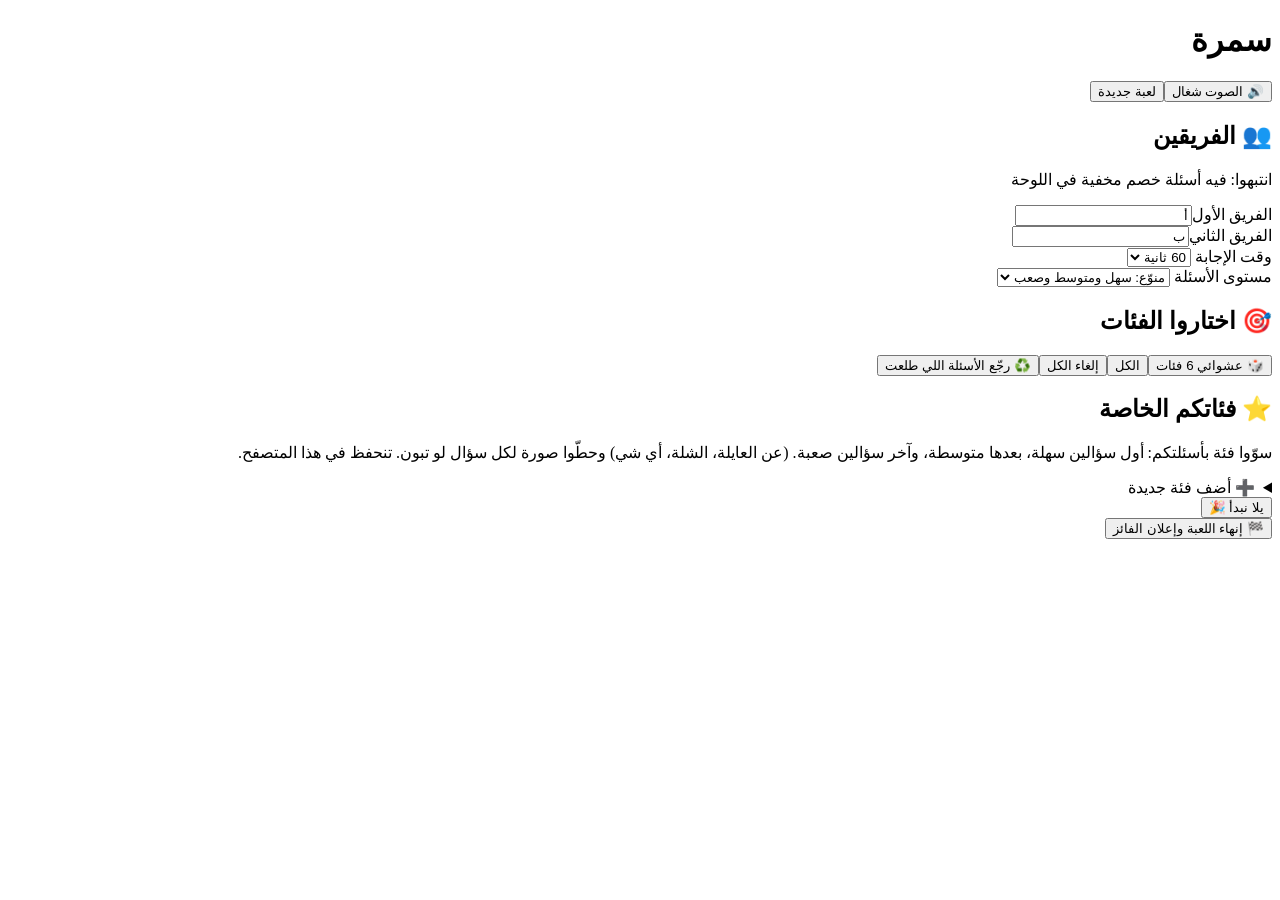
==== commit 8f068041: "Update indexs.html" ====
--- a/indexs.html
+++ b/indexs.html
@@ -24,8 +24,8 @@
       <h2>👥 الفريقين</h2>
       <p class="hint">انتبهوا: فيه أسئلة خصم مخفية في اللوحة </p>
       <div class="grid3">
-        <div><label for="tA">الفريق الأول</label><input type="text" id="tA" value="" maxlength="24"></div>
-        <div><label for="tB">الفريق الثاني</label><input type="text" id="tB" value="" maxlength="24"></div>
+        <div><label for="tA">الفريق الأول</label><input type="text" id="tA" value="أ" maxlength="24"></div>
+        <div><label for="tB">الفريق الثاني</label><input type="text" id="tB" value="ب" maxlength="24"></div>
         <div><label for="tm">وقت الإجابة</label>
           <select id="tm"><option value="30">30 ثانية</option><option value="45">45 ثانية</option><option value="60" selected>60 ثانية</option><option value="90">90 ثانية</option></select></div>
         <div><label for="lv">مستوى الأسئلة</label>
